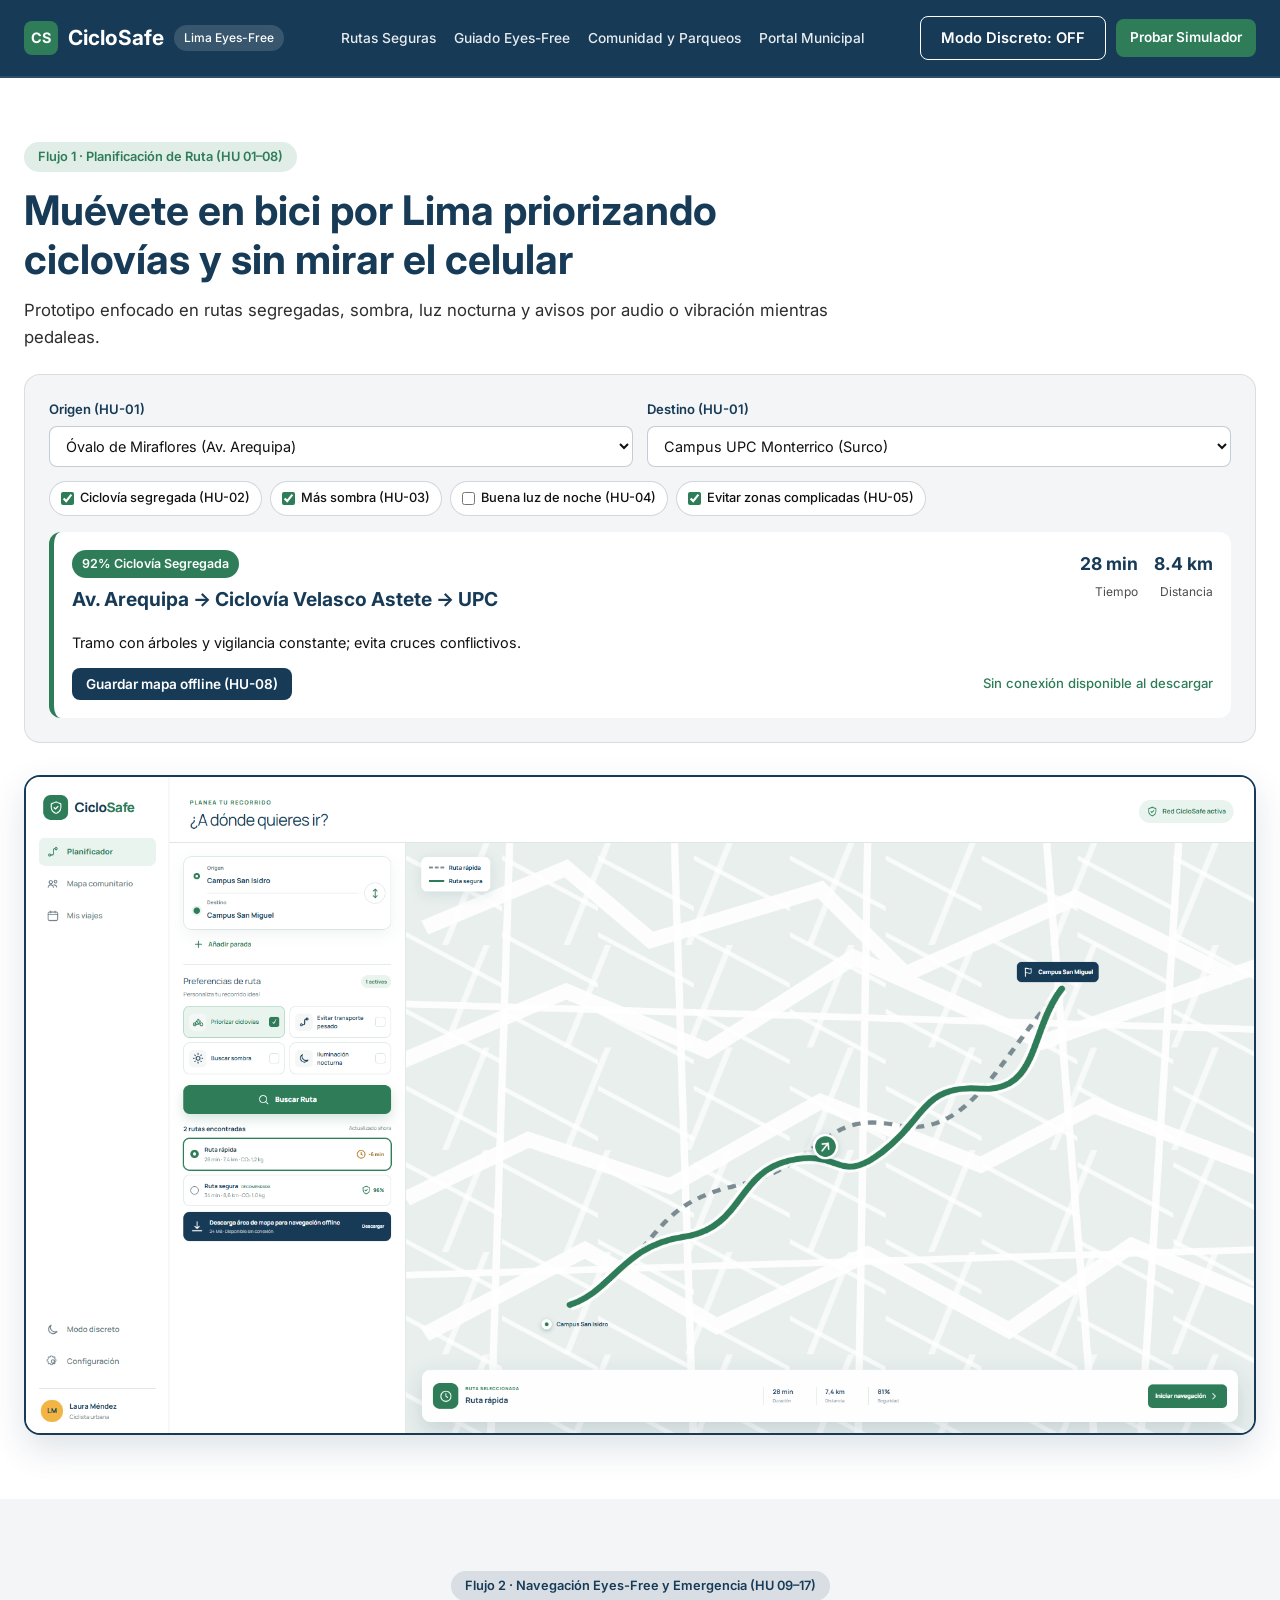
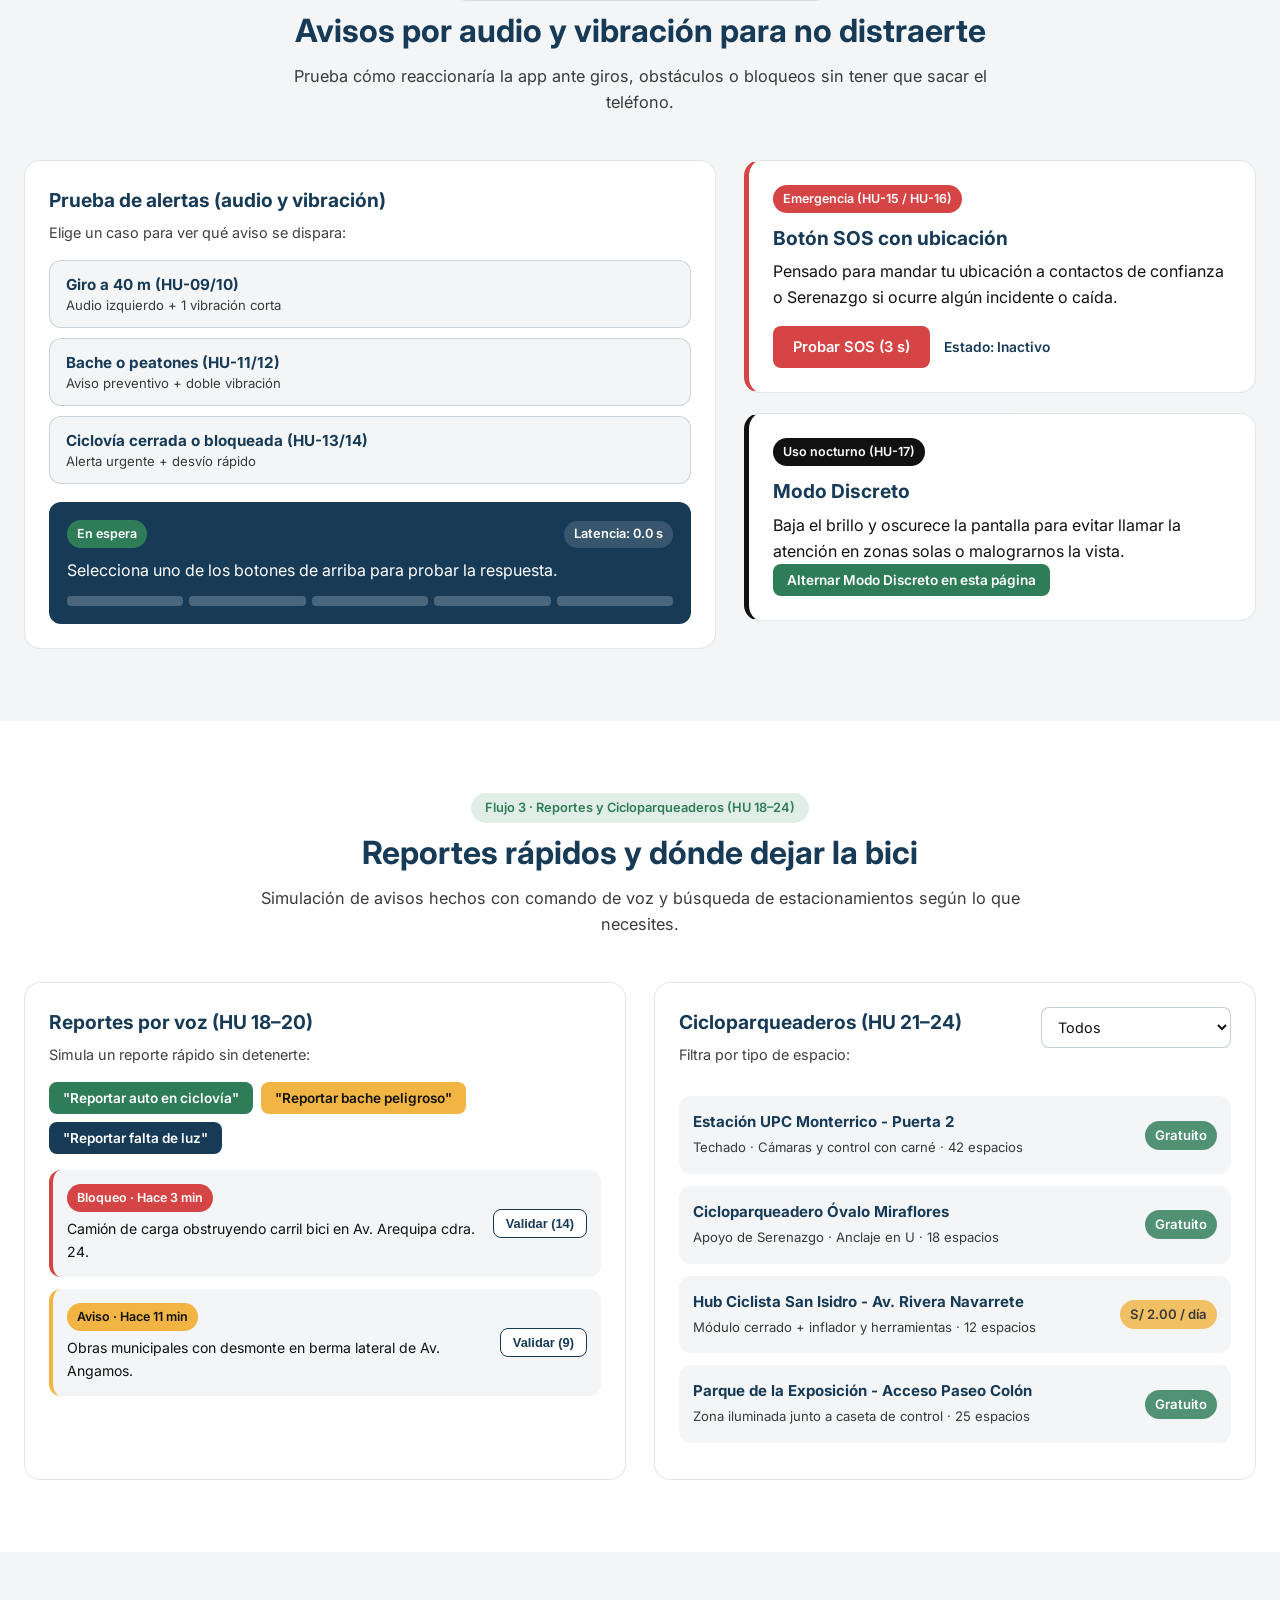
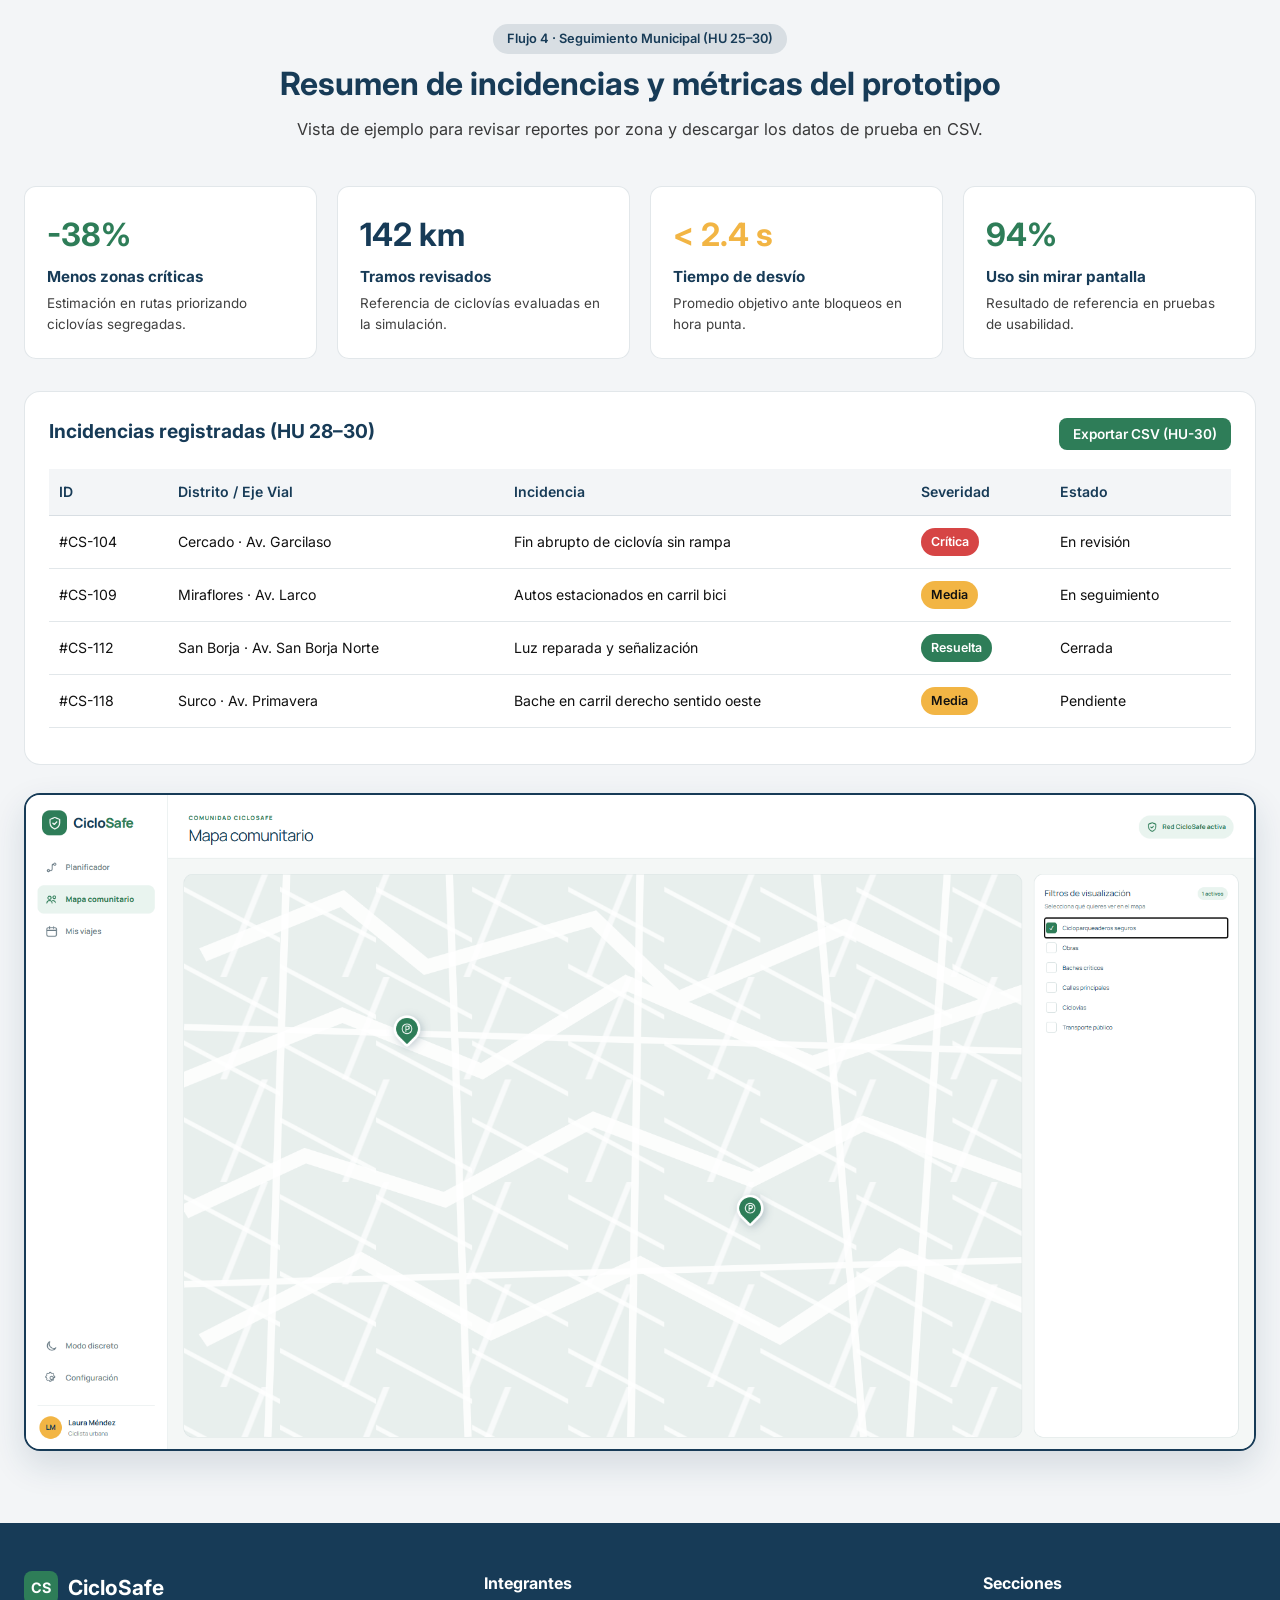
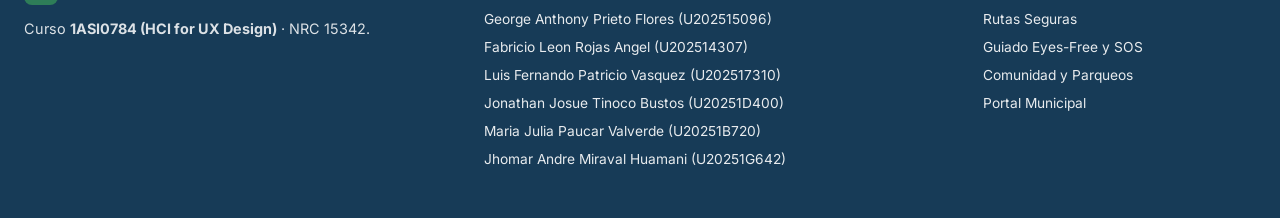
==== index.html @ 8ace209d "Create index.html" ====
<!DOCTYPE html>
<html lang="es">
<head>
  <meta charset="UTF-8" />
  <meta name="viewport" content="width=device-width, initial-scale=1.0" />
  <title>CicloSafe | Rutas seguras sin mirar la pantalla en Lima</title>
  <link rel="icon" href="../favicon.ico" type="image/x-icon" />
  <link rel="preconnect" href="https://fonts.googleapis.com" />
  <link rel="preconnect" href="https://fonts.gstatic.com" crossorigin />
  <link href="https://fonts.googleapis.com/css2?family=Inter:wght@400;500;600;700&display=swap" rel="stylesheet" />
  <link rel="stylesheet" href="../css/Styles.css" />
</head>
<body>

  <header class="navbar">
    <div class="container nav-content">
      <a href="#inicio" class="brand">
        <span class="brand-icon" aria-hidden="true">CS</span>
        <span>CicloSafe</span>
        <span class="brand-badge">Lima Eyes-Free</span>
      </a>

      <button id="navToggle" class="nav-toggle" type="button"
              aria-label="Abrir menú de navegación" aria-expanded="false"
              aria-controls="navLinks navActions">
        <span class="nav-toggle-bar" aria-hidden="true"></span>
        <span class="nav-toggle-bar" aria-hidden="true"></span>
        <span class="nav-toggle-bar" aria-hidden="true"></span>
      </button>

      <nav id="navLinks" class="nav-links" aria-label="Flujos principales">
        <a href="#flujo-rutas"> Rutas Seguras</a>
        <a href="#flujo-eyesfree"> Guiado Eyes-Free</a>
        <a href="#flujo-comunidad"> Comunidad y Parqueos</a>
        <a href="#flujo-municipal"> Portal Municipal</a>
      </nav>

      <div id="navActions" class="nav-actions">
        <button id="btnModoDiscreto" class="btn-outline-light" type="button" aria-pressed="false">
          Modo Discreto: OFF
        </button>
        <a href="#flujo-rutas" class="btn-primary btn-sm">Probar Simulador</a>
      </div>
    </div>
  </header>

  <main id="inicio">

    <section id="flujo-rutas" class="hero-section">
      <div class="container hero-grid">
        <div class="hero-copy">
          <span class="pill-tag pill-green">Flujo 1 · Planificación de Ruta (HU 01–08)</span>
          <h1>Muévete en bici por Lima priorizando ciclovías y sin mirar el celular</h1>
          <p class="hero-subtitle">
            Prototipo enfocado en rutas segregadas, sombra, luz nocturna y avisos por audio o vibración mientras pedaleas.
          </p>

          <div class="card planner-card">
            <div class="planner-inputs">
              <div class="form-group">
                <label for="selectOrigen">Origen (HU-01)</label>
                <select id="selectOrigen">
                  <option value="miraflores">Óvalo de Miraflores (Av. Arequipa)</option>
                  <option value="sanisidro">Parque El Olivar (San Isidro)</option>
                  <option value="pueblolibre">Plaza Bolívar (Pueblo Libre)</option>
                </select>
              </div>
              <div class="form-group">
                <label for="selectDestino">Destino (HU-01)</label>
                <select id="selectDestino">
                  <option value="upc">Campus UPC Monterrico (Surco)</option>
                  <option value="centro">Plaza San Martín (Cercado de Lima)</option>
                  <option value="sanborja">Pentagonito (San Borja)</option>
                </select>
              </div>
            </div>

            <div class="filter-bar" role="group" aria-label="Preferencias de ruta">
              <label class="chip-check">
                <input type="checkbox" id="chkSegregada" checked />
                <span>Ciclovía segregada (HU-02)</span>
              </label>
              <label class="chip-check">
                <input type="checkbox" id="chkSombra" checked />
                <span>Más sombra (HU-03)</span>
              </label>
              <label class="chip-check">
                <input type="checkbox" id="chkIluminacion" />
                <span>Buena luz de noche (HU-04)</span>
              </label>
              <label class="chip-check">
                <input type="checkbox" id="chkEvitarRiesgo" checked />
                <span>Evitar zonas complicadas (HU-05)</span>
              </label>
            </div>

            <div id="rutaResultado" class="route-result" aria-live="polite">
              <div class="route-header">
                <div>
                  <span class="badge badge-safe" id="rutaBadge">92% Ciclovía Segregada</span>
                  <h3 id="rutaTitulo">Av. Arequipa → Ciclovía Velasco Astete → UPC</h3>
                </div>
                <div class="route-metrics">
                  <div><strong id="rutaTiempo">28 min</strong><span>Tiempo</span></div>
                  <div><strong id="rutaDistancia">8.4 km</strong><span>Distancia</span></div>
                </div>
              </div>
              <p id="rutaDetalle" class="route-desc">
                Tramo con árboles y vigilancia constante; evita cruces conflictivos.
              </p>
              <div class="route-footer">
                <button id="btnDescargarOffline" class="btn-secondary btn-sm" type="button">
                  Guardar mapa offline (HU-08)
                </button>
                <span id="offlineStatus" class="status-text">Sin conexión disponible al descargar</span>
              </div>
            </div>
          </div>
        </div>

        <div class="hero-media">
          <div class="media-frame">
            <img
              src="../assets/images/hero-mockup-ciclosafe.png"
              alt="Vista del planificador de rutas de CicloSafe en Lima"
              width="1920" height="1026"
              decoding="async"
              tabindex="0" role="button" aria-label="Ampliar imagen: planificador de rutas de CicloSafe"
            />
          </div>
        </div>
      </div>
    </section>

    <section id="flujo-eyesfree" class="section-alt">
      <div class="container">
        <div class="section-header">
          <span class="pill-tag pill-blue">Flujo 2 · Navegación Eyes-Free y Emergencia (HU 09–17)</span>
          <h2>Avisos por audio y vibración para no distraerte</h2>
          <p>
            Prueba cómo reaccionaría la app ante giros, obstáculos o bloqueos sin tener que sacar el teléfono.
          </p>
        </div>

        <div class="eyesfree-grid">
          <div class="card">
            <h3>Prueba de alertas (audio y vibración)</h3>
            <p class="card-sub">Elige un caso para ver qué aviso se dispara:</p>

            <div class="sim-buttons">
              <button type="button" class="sim-btn sim-safe" data-evento="giro">
                <strong>Giro a 40 m (HU-09/10)</strong>
                <span>Audio izquierdo + 1 vibración corta</span>
              </button>

              <button type="button" class="sim-btn sim-warn" data-evento="bache">
                <strong>Bache o peatones (HU-11/12)</strong>
                <span>Aviso preventivo + doble vibración</span>
              </button>

              <button type="button" class="sim-btn sim-danger" data-evento="bloqueo">
                <strong>Ciclovía cerrada o bloqueada (HU-13/14)</strong>
                <span>Alerta urgente + desvío rápido</span>
              </button>
            </div>

            <div id="monitorEyesFree" class="monitor-box monitor-idle" aria-live="polite">
              <div class="monitor-top">
                <span id="monitorEstadoBadge" class="badge badge-safe">En espera</span>
                <span id="monitorTimer" class="timer-pill">Latencia: 0.0 s</span>
              </div>
              <p id="monitorMensaje">
                Selecciona uno de los botones de arriba para probar la respuesta.
              </p>
              <div id="hapticBar" class="haptic-visualizer" aria-hidden="true">
                <span></span><span></span><span></span><span></span><span></span>
              </div>
            </div>
          </div>

          <div class="stack-cards">
            <div class="card card-sos">
              <div class="card-badge-row">
                <span class="badge badge-danger">Emergencia (HU-15 / HU-16)</span>
              </div>
              <h3>Botón SOS con ubicación</h3>
              <p>
                Pensado para mandar tu ubicación a contactos de confianza o Serenazgo si ocurre algún incidente o caída.
              </p>
              <div class="sos-controls">
                <button id="btnSOS" class="btn-danger" type="button">Probar SOS (3 s)</button>
                <span id="sosFeedback" class="sos-status" aria-live="polite">Estado: Inactivo</span>
              </div>
            </div>

            <div class="card card-night">
              <div class="card-badge-row">
                <span class="badge badge-dark">Uso nocturno (HU-17)</span>
              </div>
              <h3>Modo Discreto</h3>
              <p>
                Baja el brillo y oscurece la pantalla para evitar llamar la atención en zonas solas o malograrnos la vista.
              </p>
              <button id="btnToggleNightCard" class="btn-primary btn-sm" type="button" aria-pressed="false">
                Alternar Modo Discreto en esta página
              </button>
            </div>
          </div>
        </div>
      </div>
    </section>

    <section id="flujo-comunidad" class="section-white">
      <div class="container">
        <div class="section-header">
          <span class="pill-tag pill-green">Flujo 3 · Reportes y Cicloparqueaderos (HU 18–24)</span>
          <h2>Reportes rápidos y dónde dejar la bici</h2>
          <p>
            Simulación de avisos hechos con comando de voz y búsqueda de estacionamientos según lo que necesites.
          </p>
        </div>

        <div class="community-grid">
          <div class="card">
            <h3>Reportes por voz (HU 18–20)</h3>
            <p class="card-sub">Simula un reporte rápido sin detenerte:</p>

            <div class="voice-actions">
              <button type="button" class="btn-primary btn-sm voice-cmd" data-tipo="danger" data-texto="Auto estacionado bloqueando ciclovía en Av. Salaverry cdra. 18">
                "Reportar auto en ciclovía"
              </button>
              <button type="button" class="btn-warning btn-sm voice-cmd" data-tipo="warn" data-texto="Bache profundo sin señalizar antes del cruce Av. Javier Prado">
                "Reportar bache peligroso"
              </button>
              <button type="button" class="btn-secondary btn-sm voice-cmd" data-tipo="warn" data-texto="Poste sin iluminación en tramo Av. Petit Thouars">
                "Reportar falta de luz"
              </button>
            </div>

            <div id="feedComunidad" class="feed-list" aria-live="polite">
              <article class="feed-item feed-danger">
                <div>
                  <span class="badge badge-danger">Bloqueo · Hace 3 min</span>
                  <p>Camión de carga obstruyendo carril bici en Av. Arequipa cdra. 24.</p>
                </div>
                <button type="button" class="btn-vote" data-votes="14">Validar (14)</button>
              </article>

              <article class="feed-item feed-warn">
                <div>
                  <span class="badge badge-warn">Aviso · Hace 11 min</span>
                  <p>Obras municipales con desmonte en berma lateral de Av. Angamos.</p>
                </div>
                <button type="button" class="btn-vote" data-votes="9">Validar (9)</button>
              </article>
            </div>
          </div>

          <div class="card">
            <div class="parking-header">
              <div>
                <h3>Cicloparqueaderos (HU 21–24)</h3>
                <p class="card-sub">Filtra por tipo de espacio:</p>
              </div>
              <select id="filtroParqueo" aria-label="Filtrar cicloparqueaderos">
                <option value="todos">Todos</option>
                <option value="vigilado">Con vigilancia</option>
                <option value="techado">Techado / Cerrado</option>
                <option value="gratuito">Gratuito</option>
              </select>
            </div>

            <div id="listaParqueos" class="parking-list" aria-live="polite">
              <div class="parking-item" data-categoria="vigilado techado">
                <div>
                  <strong>Estación UPC Monterrico - Puerta 2</strong>
                  <span>Techado · Cámaras y control con carné · 42 espacios</span>
                </div>
                <span class="badge badge-safe">Gratuito</span>
              </div>

              <div class="parking-item" data-categoria="vigilado">
                <div>
                  <strong>Cicloparqueadero Óvalo Miraflores</strong>
                  <span>Apoyo de Serenazgo · Anclaje en U · 18 espacios</span>
                </div>
                <span class="badge badge-safe">Gratuito</span>
              </div>

              <div class="parking-item" data-categoria="vigilado techado">
                <div>
                  <strong>Hub Ciclista San Isidro - Av. Rivera Navarrete</strong>
                  <span>Módulo cerrado + inflador y herramientas · 12 espacios</span>
                </div>
                <span class="badge badge-warn">S/ 2.00 / día</span>
              </div>

              <div class="parking-item" data-categoria="gratuito">
                <div>
                  <strong>Parque de la Exposición - Acceso Paseo Colón</strong>
                  <span>Zona iluminada junto a caseta de control · 25 espacios</span>
                </div>
                <span class="badge badge-safe">Gratuito</span>
              </div>
            </div>
            <p id="parqueoFeedback" class="status-text status-text-spaced" aria-live="polite"></p>
          </div>
        </div>
      </div>
    </section>

    <section id="flujo-municipal" class="section-alt">
      <div class="container">
        <div class="section-header">
          <span class="pill-tag pill-blue">Flujo 4 · Seguimiento Municipal (HU 25–30)</span>
          <h2>Resumen de incidencias y métricas del prototipo</h2>
          <p>
            Vista de ejemplo para revisar reportes por zona y descargar los datos de prueba en CSV.
          </p>
        </div>

        <div class="kpi-grid">
          <div class="kpi-card">
            <span class="kpi-value text-green">-38%</span>
            <strong>Menos zonas críticas</strong>
            <p>Estimación en rutas priorizando ciclovías segregadas.</p>
          </div>
          <div class="kpi-card">
            <span class="kpi-value text-blue">142 km</span>
            <strong>Tramos revisados</strong>
            <p>Referencia de ciclovías evaluadas en la simulación.</p>
          </div>
          <div class="kpi-card">
            <span class="kpi-value text-warn">&lt; 2.4 s</span>
            <strong>Tiempo de desvío</strong>
            <p>Promedio objetivo ante bloqueos en hora punta.</p>
          </div>
          <div class="kpi-card">
            <span class="kpi-value text-green">94%</span>
            <strong>Uso sin mirar pantalla</strong>
            <p>Resultado de referencia en pruebas de usabilidad.</p>
          </div>
        </div>

        <div class="municipal-grid">
          <div class="card">
            <div class="table-top">
              <h3>Incidencias registradas (HU 28–30)</h3>
              <button id="btnExportarCSV" class="btn-primary btn-sm" type="button">
                Exportar CSV (HU-30)
              </button>
            </div>

            <div class="table-wrapper">
              <table class="data-table">
                <thead>
                  <tr>
                    <th>ID</th>
                    <th>Distrito / Eje Vial</th>
                    <th>Incidencia</th>
                    <th>Severidad</th>
                    <th>Estado</th>
                  </tr>
                </thead>
                <tbody>
                  <tr>
                    <td>#CS-104</td>
                    <td>Cercado · Av. Garcilaso</td>
                    <td>Fin abrupto de ciclovía sin rampa</td>
                    <td><span class="badge badge-danger">Crítica</span></td>
                    <td>En revisión</td>
                  </tr>
                  <tr>
                    <td>#CS-109</td>
                    <td>Miraflores · Av. Larco</td>
                    <td>Autos estacionados en carril bici</td>
                    <td><span class="badge badge-warn">Media</span></td>
                    <td>En seguimiento</td>
                  </tr>
                  <tr>
                    <td>#CS-112</td>
                    <td>San Borja · Av. San Borja Norte</td>
                    <td>Luz reparada y señalización</td>
                    <td><span class="badge badge-safe">Resuelta</span></td>
                    <td>Cerrada</td>
                  </tr>
                  <tr>
                    <td>#CS-118</td>
                    <td>Surco · Av. Primavera</td>
                    <td>Bache en carril derecho sentido oeste</td>
                    <td><span class="badge badge-warn">Media</span></td>
                    <td>Pendiente</td>
                  </tr>
                </tbody>
              </table>
            </div>
            <p id="exportFeedback" class="status-text status-text-spaced" aria-live="polite"></p>
          </div>

          <div class="media-frame">
            <img
              src="../assets/images/dashboard-municipal.png"
              alt="Vista del panel de mapa comunitario y parqueos en CicloSafe"
              width="1918" height="1021"
              loading="lazy" decoding="async"
              tabindex="0" role="button" aria-label="Ampliar imagen: panel de mapa comunitario y parqueos"
            />
          </div>
        </div>
      </div>
    </section>

  </main>

  <footer class="footer">
    <div class="container footer-grid">
      <div>
        <div class="brand brand-footer">
          <span class="brand-icon">CS</span>
          <span>CicloSafe</span>
        </div>
        <p class="footer-desc">
          Curso <strong>1ASI0784 (HCI for UX Design)</strong> · NRC 15342.
        </p>
      </div>

      <div>
        <h4>Integrantes</h4>
        <ul class="team-list">
          <li>George Anthony Prieto Flores (U202515096)</li>
          <li>Fabricio Leon Rojas Angel (U202514307)</li>
          <li>Luis Fernando Patricio Vasquez (U202517310)</li>
          <li>Jonathan Josue Tinoco Bustos (U20251D400)</li>
          <li>Maria Julia Paucar Valverde (U20251B720)</li>
          <li>Jhomar Andre Miraval Huamani (U20251G642)</li>
        </ul>
      </div>

      <div>
        <h4>Secciones</h4>
        <ul class="footer-links">
          <li><a href="#flujo-rutas">Rutas Seguras</a></li>
          <li><a href="#flujo-eyesfree">Guiado Eyes-Free y SOS</a></li>
          <li><a href="#flujo-comunidad">Comunidad y Parqueos</a></li>
          <li><a href="#flujo-municipal">Portal Municipal</a></li>
        </ul>
      </div>
    </div>
  </footer>

  <script src="../js/main.js"></script>
</body>
</html>
---- css/Styles.css ----
:root {
  --color-verde-seguridad: #2E7D58;
  --color-azul-principal: #173B57;
  --color-amarillo-preventivo: #F2B544;
  --color-rojo-alerta: #D64545;
  --color-blanco: #FFFFFF;
  --color-gris-claro: #F3F5F7;
  --color-negro: #111111;

  --font-principal: 'Inter', sans-serif;
  --max-width: 1320px;
  --radius-lg: 16px;
  --radius-md: 12px;
  --radius-sm: 8px;
}

* {
  margin: 0;
  padding: 0;
  box-sizing: border-box;
}

html {
  scroll-behavior: smooth;
  font-family: var(--font-principal);
  color: var(--color-negro);
  background-color: var(--color-blanco);
}

body {
  line-height: 1.6;
  transition: background-color 0.25s ease, color 0.25s ease;
}

.container {
  width: 100%;
  max-width: var(--max-width);
  margin: 0 auto;
  padding: 0 24px;
}

.navbar {
  background-color: var(--color-azul-principal);
  color: var(--color-blanco);
  padding: 16px 0;
  position: sticky;
  top: 0;
  z-index: 100;
  border-bottom: 2px solid rgba(255, 255, 255, 0.1);
}

.nav-content {
  display: flex;
  justify-content: space-between;
  align-items: center;
  gap: 16px;
}

.brand {
  font-weight: 700;
  font-size: 1.3rem;
  color: var(--color-blanco);
  text-decoration: none;
  display: flex;
  align-items: center;
  gap: 10px;
  white-space: nowrap;
}

.brand-icon {
  background-color: var(--color-verde-seguridad);
  color: var(--color-blanco);
  width: 34px;
  height: 34px;
  border-radius: var(--radius-sm);
  display: inline-flex;
  align-items: center;
  justify-content: center;
  font-weight: 700;
  font-size: 0.9rem;
}

.brand-badge {
  background-color: rgba(255, 255, 255, 0.14);
  padding: 3px 10px;
  border-radius: 999px;
  font-size: 0.75rem;
  font-weight: 500;
  white-space: nowrap;
}

.nav-links {
  display: flex;
  gap: 18px;
}

.nav-links a {
  color: var(--color-blanco);
  text-decoration: none;
  font-size: 0.86rem;
  font-weight: 500;
  opacity: 0.9;
  white-space: nowrap;
}

.nav-links a:hover {
  opacity: 1;
  text-decoration: underline;
  text-underline-offset: 6px;
}

.nav-actions {
  display: flex;
  align-items: center;
  gap: 10px;
}

.btn-primary,
.btn-secondary,
.btn-warning,
.btn-danger,
.btn-outline-light {
  display: inline-flex;
  align-items: center;
  justify-content: center;
  padding: 12px 20px;
  border-radius: var(--radius-sm);
  font-family: var(--font-principal);
  font-weight: 600;
  font-size: 0.92rem;
  text-decoration: none;
  border: none;
  cursor: pointer;
  white-space: nowrap;
  transition: transform 0.15s ease, opacity 0.15s ease;
}

.btn-primary:hover,
.btn-secondary:hover,
.btn-warning:hover,
.btn-danger:hover,
.btn-outline-light:hover {
  opacity: 0.92;
  transform: translateY(-1px);
}

.btn-sm {
  padding: 8px 14px;
  font-size: 0.85rem;
}

.btn-primary {
  background-color: var(--color-verde-seguridad);
  color: var(--color-blanco);
}

.btn-secondary {
  background-color: var(--color-azul-principal);
  color: var(--color-blanco);
}

.btn-warning {
  background-color: var(--color-amarillo-preventivo);
  color: var(--color-negro);
}

.btn-danger {
  background-color: var(--color-rojo-alerta);
  color: var(--color-blanco);
}

.btn-outline-light {
  background-color: transparent;
  color: var(--color-blanco);
  border: 1.5px solid var(--color-blanco);
}

.badge {
  display: inline-block;
  padding: 4px 10px;
  border-radius: 999px;
  font-size: 0.78rem;
  font-weight: 600;
}

.badge-safe {
  background-color: var(--color-verde-seguridad);
  color: var(--color-blanco);
}

.badge-warn {
  background-color: var(--color-amarillo-preventivo);
  color: var(--color-negro);
}

.badge-danger {
  background-color: var(--color-rojo-alerta);
  color: var(--color-blanco);
}

.badge-dark {
  background-color: var(--color-negro);
  color: var(--color-blanco);
}

.hero-section {
  padding: 64px 0;
  background-color: var(--color-blanco);
}

.section-alt {
  padding: 72px 0;
  background-color: var(--color-gris-claro);
}

.section-white {
  padding: 72px 0;
  background-color: var(--color-blanco);
}

.section-header {
  max-width: 760px;
  margin: 0 auto 44px auto;
  text-align: center;
}

.section-header h2 {
  color: var(--color-azul-principal);
  font-size: 2rem;
  font-weight: 700;
  margin: 10px 0 12px 0;
  line-height: 1.25;
}

.section-header p {
  color: var(--color-negro);
  opacity: 0.82;
  font-size: 1.02rem;
}

.pill-tag {
  display: inline-block;
  padding: 5px 14px;
  border-radius: 999px;
  font-size: 0.8rem;
  font-weight: 600;
}

.pill-green {
  background-color: rgba(46, 125, 88, 0.14);
  color: var(--color-verde-seguridad);
}

.pill-blue {
  background-color: rgba(23, 59, 87, 0.12);
  color: var(--color-azul-principal);
}

.hero-grid {
  display: grid;
  grid-template-columns: 1fr;
  gap: 32px;
}

.hero-copy h1 {
  color: var(--color-azul-principal);
  font-size: 2.55rem;
  font-weight: 700;
  line-height: 1.18;
  margin: 14px 0;
  max-width: 820px;
}

.hero-subtitle {
  font-size: 1.05rem;
  margin-bottom: 24px;
  opacity: 0.88;
  max-width: 820px;
}

.card {
  background-color: var(--color-blanco);
  border: 1px solid rgba(23, 59, 87, 0.12);
  border-radius: var(--radius-lg);
  padding: 24px;
}

.planner-card {
  background-color: var(--color-gris-claro);
}

.planner-inputs {
  display: grid;
  grid-template-columns: 1fr 1fr;
  gap: 14px;
  margin-bottom: 14px;
}

.form-group label {
  display: block;
  font-size: 0.82rem;
  font-weight: 600;
  color: var(--color-azul-principal);
  margin-bottom: 6px;
}

.form-group select,
.parking-header select {
  width: 100%;
  padding: 10px 12px;
  border-radius: var(--radius-sm);
  border: 1.5px solid rgba(23, 59, 87, 0.25);
  background-color: var(--color-blanco);
  font-family: var(--font-principal);
  font-size: 0.9rem;
  color: var(--color-negro);
}

.filter-bar {
  display: flex;
  flex-wrap: wrap;
  gap: 8px;
  margin-bottom: 16px;
}

.chip-check {
  display: inline-flex;
  align-items: center;
  gap: 6px;
  background-color: var(--color-blanco);
  border: 1px solid rgba(23, 59, 87, 0.2);
  padding: 6px 11px;
  border-radius: 999px;
  font-size: 0.8rem;
  font-weight: 500;
  cursor: pointer;
}

.chip-check input {
  accent-color: var(--color-verde-seguridad);
}

.route-result {
  background-color: var(--color-blanco);
  border-left: 5px solid var(--color-verde-seguridad);
  border-radius: var(--radius-md);
  padding: 18px;
}

.route-header {
  display: flex;
  justify-content: space-between;
  align-items: flex-start;
  gap: 12px;
  margin-bottom: 10px;
}

.route-header h3 {
  color: var(--color-azul-principal);
  font-size: 1.05rem;
  margin-top: 6px;
}

.route-metrics {
  display: flex;
  gap: 16px;
  text-align: right;
}

.route-metrics strong {
  display: block;
  color: var(--color-azul-principal);
  font-size: 1.1rem;
}

.route-metrics span {
  font-size: 0.75rem;
  opacity: 0.75;
}

.route-desc {
  font-size: 0.9rem;
  margin-bottom: 14px;
}

.route-footer {
  display: flex;
  align-items: center;
  justify-content: space-between;
  gap: 12px;
  flex-wrap: wrap;
}

.status-text {
  font-size: 0.82rem;
  font-weight: 500;
  color: var(--color-verde-seguridad);
}

.media-frame img {
  width: 100%;
  max-width: 100%;
  height: auto;
  border-radius: var(--radius-lg);
  display: block;
  border: 2px solid var(--color-azul-principal);
  box-shadow: 0 14px 34px rgba(23, 59, 87, 0.14);
  cursor: zoom-in;
  transition: transform 0.2s ease;
}

.media-frame img:hover {
  transform: scale(1.005);
}

.image-placeholder {
  background-color: var(--color-gris-claro);
  border: 2px dashed var(--color-azul-principal);
  border-radius: var(--radius-lg);
  min-height: 380px;
  padding: 32px;
  flex-direction: column;
  align-items: center;
  justify-content: center;
  text-align: center;
  gap: 12px;
}

.placeholder-badge {
  background-color: var(--color-azul-principal);
  color: var(--color-blanco);
  padding: 4px 12px;
  border-radius: 6px;
  font-size: 0.78rem;
  font-weight: 600;
}

.eyesfree-grid {
  display: grid;
  grid-template-columns: 1.15fr 0.85fr;
  gap: 28px;
}

.card h3 {
  color: var(--color-azul-principal);
  font-size: 1.2rem;
  margin-bottom: 6px;
}

.card-sub {
  font-size: 0.9rem;
  opacity: 0.8;
  margin-bottom: 16px;
}

.sim-buttons {
  display: flex;
  flex-direction: column;
  gap: 10px;
  margin-bottom: 18px;
}

.sim-btn {
  text-align: left;
  padding: 14px 16px;
  border-radius: var(--radius-md);
  border: 1.5px solid rgba(23, 59, 87, 0.18);
  background-color: var(--color-gris-claro);
  font-family: var(--font-principal);
  cursor: pointer;
  display: flex;
  flex-direction: column;
  gap: 3px;
}

.sim-btn strong {
  color: var(--color-azul-principal);
  font-size: 0.95rem;
}

.sim-btn span {
  font-size: 0.82rem;
  color: var(--color-negro);
  opacity: 0.82;
}

.sim-safe:hover {
  border-color: var(--color-verde-seguridad);
}

.sim-warn:hover {
  border-color: var(--color-amarillo-preventivo);
}

.sim-danger:hover {
  border-color: var(--color-rojo-alerta);
}

.monitor-box {
  padding: 18px;
  border-radius: var(--radius-md);
  background-color: var(--color-azul-principal);
  color: var(--color-blanco);
}

.monitor-top {
  display: flex;
  justify-content: space-between;
  align-items: center;
  margin-bottom: 10px;
}

.timer-pill {
  font-size: 0.8rem;
  font-weight: 600;
  background-color: rgba(255, 255, 255, 0.14);
  padding: 3px 10px;
  border-radius: 999px;
}

.haptic-visualizer {
  display: flex;
  gap: 6px;
  margin-top: 12px;
  height: 10px;
}

.haptic-visualizer span {
  flex: 1;
  background-color: rgba(255, 255, 255, 0.22);
  border-radius: 4px;
  transition: background-color 0.2s ease;
}

.haptic-active span {
  background-color: var(--color-amarillo-preventivo);
}

.stack-cards {
  display: flex;
  flex-direction: column;
  gap: 20px;
}

.card-sos {
  border-left: 5px solid var(--color-rojo-alerta);
}

.card-night {
  border-left: 5px solid var(--color-negro);
}

.card-badge-row {
  margin-bottom: 10px;
}

.sos-controls {
  margin-top: 16px;
  display: flex;
  align-items: center;
  gap: 14px;
  flex-wrap: wrap;
}

.sos-status {
  font-size: 0.86rem;
  font-weight: 600;
  color: var(--color-azul-principal);
}

.community-grid {
  display: grid;
  grid-template-columns: 1fr 1fr;
  gap: 28px;
}

.voice-actions {
  display: flex;
  flex-wrap: wrap;
  gap: 8px;
  margin-bottom: 16px;
}

.feed-list,
.parking-list {
  display: flex;
  flex-direction: column;
  gap: 12px;
}

.feed-item {
  display: flex;
  justify-content: space-between;
  align-items: center;
  gap: 12px;
  padding: 14px;
  border-radius: var(--radius-md);
  background-color: var(--color-gris-claro);
}

.feed-danger {
  border-left: 4px solid var(--color-rojo-alerta);
}

.feed-warn {
  border-left: 4px solid var(--color-amarillo-preventivo);
}

.feed-item p {
  font-size: 0.88rem;
  margin-top: 6px;
}

.btn-vote {
  background-color: var(--color-blanco);
  border: 1.5px solid var(--color-azul-principal);
  color: var(--color-azul-principal);
  padding: 6px 12px;
  border-radius: var(--radius-sm);
  font-weight: 600;
  font-size: 0.8rem;
  cursor: pointer;
  white-space: nowrap;
}

.parking-header {
  display: flex;
  justify-content: space-between;
  align-items: flex-start;
  gap: 12px;
  margin-bottom: 14px;
}

.parking-header select {
  max-width: 190px;
}

.parking-item {
  display: flex;
  justify-content: space-between;
  align-items: center;
  gap: 12px;
  padding: 14px;
  border-radius: var(--radius-md);
  background-color: var(--color-gris-claro);
}

.parking-item strong {
  display: block;
  color: var(--color-azul-principal);
  font-size: 0.94rem;
}

.parking-item span {
  font-size: 0.82rem;
  opacity: 0.82;
}

.kpi-grid {
  display: grid;
  grid-template-columns: repeat(4, 1fr);
  gap: 20px;
  margin-bottom: 32px;
}

.kpi-card {
  background-color: var(--color-blanco);
  border-radius: var(--radius-md);
  padding: 22px;
  border: 1px solid rgba(23, 59, 87, 0.12);
}

.kpi-value {
  display: block;
  font-size: 2rem;
  font-weight: 700;
  margin-bottom: 4px;
}

.text-green {
  color: var(--color-verde-seguridad);
}

.text-blue {
  color: var(--color-azul-principal);
}

.text-warn {
  color: var(--color-amarillo-preventivo);
}

.kpi-card strong {
  display: block;
  color: var(--color-azul-principal);
  font-size: 0.95rem;
  margin-bottom: 4px;
}

.kpi-card p {
  font-size: 0.84rem;
  opacity: 0.8;
}

.municipal-grid {
  display: grid;
  grid-template-columns: 1fr;
  gap: 28px;
}

.table-top {
  display: flex;
  justify-content: space-between;
  align-items: center;
  gap: 12px;
  margin-bottom: 16px;
}

.table-wrapper {
  overflow-x: auto;
}

.data-table {
  width: 100%;
  border-collapse: collapse;
  font-size: 0.88rem;
}

.data-table th,
.data-table td {
  text-align: left;
  padding: 12px 10px;
  border-bottom: 1px solid rgba(23, 59, 87, 0.12);
}

.data-table th {
  color: var(--color-azul-principal);
  font-weight: 600;
  background-color: var(--color-gris-claro);
}

.footer {
  background-color: var(--color-azul-principal);
  color: var(--color-blanco);
  padding: 48px 0;
}

.footer-grid {
  display: grid;
  grid-template-columns: 1.1fr 1.2fr 0.7fr;
  gap: 32px;
}

.footer h4 {
  font-size: 1rem;
  margin-bottom: 12px;
}

.footer-desc {
  font-size: 0.9rem;
  opacity: 0.85;
}

.team-list,
.footer-links {
  list-style: none;
  display: flex;
  flex-direction: column;
  gap: 6px;
  font-size: 0.86rem;
  opacity: 0.9;
}

.footer-links a {
  color: var(--color-blanco);
  text-decoration: none;
}

.footer-links a:hover {
  text-decoration: underline;
}

body.modo-discreto {
  background-color: var(--color-negro);
  color: var(--color-blanco);
}

body.modo-discreto .hero-section,
body.modo-discreto .section-white,
body.modo-discreto .section-alt,
body.modo-discreto .card,
body.modo-discreto .kpi-card,
body.modo-discreto .route-result,
body.modo-discreto .feed-item,
body.modo-discreto .parking-item,
body.modo-discreto .chip-check,
body.modo-discreto .sim-btn,
body.modo-discreto .image-placeholder {
  background-color: var(--color-negro);
  color: var(--color-blanco);
  border-color: rgba(255, 255, 255, 0.22);
}

body.modo-discreto h1,
body.modo-discreto h2,
body.modo-discreto h3,
body.modo-discreto strong,
body.modo-discreto label,
body.modo-discreto .sim-btn span,
body.modo-discreto .data-table th {
  color: var(--color-blanco);
}

body.modo-discreto .data-table th {
  background-color: rgba(255, 255, 255, 0.08);
}

.lightbox-overlay {
  position: fixed;
  inset: 0;
  background-color: rgba(17, 17, 17, 0.9);
  display: none;
  align-items: center;
  justify-content: center;
  padding: 24px;
  z-index: 999;
  cursor: zoom-out;
}

.lightbox-overlay.active {
  display: flex;
}


.lightbox-close {
  position: absolute;
  top: 18px;
  right: 22px;
  padding: 10px 14px;
  border: 2px solid #fff;
  border-radius: 8px;
  background: #183247;
  color: #fff;
  font: inherit;
  font-weight: 700;
  cursor: pointer;
}

.lightbox-close:hover {
  background: #254b67;
}

.lightbox-overlay img {
  max-width: 95vw;
  max-height: 92vh;
  border-radius: 12px;
  border: 2px solid var(--color-blanco);
}
/* =====================================================================
   RESPONSIVE (agregado al final: no altera el diseño de escritorio)
   Desktop  : > 1024px  (sin cambios)
   Tablet   : 768px – 1024px
   Móvil    : hasta 767px
   ===================================================================== */

/* Imágenes siempre fluidas */
img {
  max-width: 100%;
  height: auto;
}

/* Elementos nuevos: ocultos en escritorio */
.nav-toggle {
  display: none;
}

.status-text-spaced {
  margin-top: 12px;
}

.brand-footer {
  margin-bottom: 12px;
}

/* Evita que textos largos fuercen scroll horizontal */
.card,
.route-result,
.feed-item,
.parking-item,
.kpi-card {
  min-width: 0;
  overflow-wrap: anywhere;
}

/* Pantallas anchas pero justas: el menú aún cabe en una fila */
@media (max-width: 1180px) and (min-width: 1025px) {
  .nav-links {
    gap: 12px;
  }

  .nav-links a {
    font-size: 0.8rem;
  }

  .brand-badge {
    display: none;
  }
}

/* ---------------------------------------------------------------
   TABLET: 768px – 1024px
   --------------------------------------------------------------- */
@media (max-width: 1024px) {
  .container {
    padding: 0 20px;
  }

  /* Menú colapsable (hamburguesa) */
  .nav-content {
    flex-wrap: wrap;
  }

  .nav-toggle {
    display: inline-flex;
    flex-direction: column;
    align-items: center;
    justify-content: center;
    gap: 5px;
    width: 44px;
    height: 44px;
    margin-left: auto;
    background: transparent;
    border: 1.5px solid rgba(255, 255, 255, 0.5);
    border-radius: var(--radius-sm);
    cursor: pointer;
  }

  .nav-toggle:focus-visible {
    outline: 3px solid var(--color-amarillo-preventivo);
    outline-offset: 2px;
  }

  .nav-toggle-bar {
    display: block;
    width: 22px;
    height: 2px;
    background-color: var(--color-blanco);
    border-radius: 2px;
    transition: transform 0.2s ease, opacity 0.2s ease;
  }

  .navbar.nav-open .nav-toggle-bar:nth-child(1) {
    transform: translateY(7px) rotate(45deg);
  }

  .navbar.nav-open .nav-toggle-bar:nth-child(2) {
    opacity: 0;
  }

  .navbar.nav-open .nav-toggle-bar:nth-child(3) {
    transform: translateY(-7px) rotate(-45deg);
  }

  .nav-links,
  .nav-actions {
    display: none;
    width: 100%;
  }

  .navbar.nav-open .nav-links {
    display: flex;
    flex-direction: column;
    gap: 0;
    padding-top: 8px;
    border-top: 1px solid rgba(255, 255, 255, 0.15);
  }

  .navbar.nav-open .nav-links a {
    padding: 14px 4px;
    font-size: 1rem;
    border-bottom: 1px solid rgba(255, 255, 255, 0.1);
    white-space: normal;
  }

  .navbar.nav-open .nav-actions {
    display: flex;
    flex-wrap: wrap;
    gap: 10px;
    padding: 12px 0 4px;
  }

  .navbar.nav-open .nav-actions .btn-outline-light,
  .navbar.nav-open .nav-actions .btn-primary {
    flex: 1 1 200px;
    min-height: 44px;
  }

  /* Secciones */
  .hero-section {
    padding: 48px 0;
  }

  .section-alt,
  .section-white {
    padding: 56px 0;
  }

  .section-header {
    margin-bottom: 32px;
  }

  .section-header h2 {
    font-size: 1.75rem;
  }

  .hero-copy h1 {
    font-size: 2.1rem;
  }

  /* Rejillas: dos columnas -> una, KPIs 2x2 */
  .eyesfree-grid,
  .community-grid {
    grid-template-columns: 1fr;
    gap: 24px;
  }

  .kpi-grid {
    grid-template-columns: repeat(2, 1fr);
    gap: 16px;
  }

  .footer-grid {
    grid-template-columns: 1fr 1fr;
    gap: 28px;
  }

  .footer-grid > div:first-child {
    grid-column: 1 / -1;
  }

  /* Zonas táctiles cómodas (mínimo ~44px) */
  .btn-primary,
  .btn-secondary,
  .btn-warning,
  .btn-danger,
  .btn-outline-light {
    min-height: 44px;
  }

  .btn-sm {
    min-height: 44px;
    padding: 10px 16px;
  }

  .btn-vote {
    min-height: 44px;
    padding: 8px 14px;
  }

  .chip-check {
    min-height: 44px;
    padding: 8px 14px;
  }

  .chip-check input {
    width: 20px;
    height: 20px;
  }

  .form-group select,
  .parking-header select {
    min-height: 44px;
  }

  .sim-btn {
    min-height: 56px;
  }

  .media-frame img:hover {
    transform: none;
  }
}


@media (max-width: 767px) {
  .container {
    padding: 0 16px;
  }

  .navbar {
    padding: 12px 0;
  }

  .brand {
    font-size: 1.15rem;
  }

  .brand-badge {
    display: none;
  }

  .navbar.nav-open .nav-actions {
    flex-direction: column;
  }

  .navbar.nav-open .nav-actions .btn-outline-light,
  .navbar.nav-open .nav-actions .btn-primary {
    flex: none;
    width: 100%;
  }


  .hero-section {
    padding: 32px 0;
  }

  .section-alt,
  .section-white {
    padding: 40px 0;
  }

  .hero-grid {
    gap: 24px;
  }

  .hero-copy h1 {
    font-size: 1.65rem;
    line-height: 1.22;
  }

  .hero-subtitle {
    font-size: 0.98rem;
    margin-bottom: 20px;
  }

  .section-header {
    margin-bottom: 24px;
  }

  .section-header h2 {
    font-size: 1.4rem;
  }

  .section-header p {
    font-size: 0.95rem;
  }

  .pill-tag {
    font-size: 0.74rem;
    padding: 5px 12px;
    line-height: 1.35;
  }

  .card {
    padding: 18px;
  }

  .card h3 {
    font-size: 1.08rem;
  }

  /* Planificador */
  .planner-inputs {
    grid-template-columns: 1fr;
  }

  .filter-bar {
    flex-direction: column;
    align-items: stretch;
  }

  .chip-check {
    width: 100%;
    border-radius: var(--radius-md);
    font-size: 0.88rem;
  }


  .route-result {
    padding: 14px;
  }

  .route-header {
    flex-direction: column;
    gap: 10px;
  }

  .route-metrics {
    text-align: left;
    gap: 24px;
  }

  .route-footer {
    flex-direction: column;
    align-items: stretch;
  }

  .route-footer .btn-secondary {
    width: 100%;
  }


  .btn-primary,
  .btn-secondary,
  .btn-warning,
  .btn-danger,
  .btn-outline-light {
    white-space: normal;
    text-align: center;
    line-height: 1.3;
  }


  .monitor-box {
    padding: 14px;
  }

  .monitor-top {
    flex-wrap: wrap;
    gap: 8px;
  }

  .sos-controls {
    flex-direction: column;
    align-items: stretch;
  }

  .sos-controls .btn-danger {
    width: 100%;
  }

  .card-night .btn-primary {
    width: 100%;
  }


  .voice-actions {
    flex-direction: column;
  }

  .voice-actions .btn-sm {
    width: 100%;
  }

  .feed-item {
    flex-direction: column;
    align-items: stretch;
  }

  .feed-item .btn-vote {
    width: 100%;
  }

  .parking-header {
    flex-direction: column;
    align-items: stretch;
  }

  .parking-header select {
    max-width: 100%;
  }

  .parking-item {
    flex-direction: column;
    align-items: flex-start;
  }


  .kpi-grid {
    grid-template-columns: 1fr;
    gap: 12px;
  }

  .kpi-card {
    padding: 18px;
  }

  .kpi-value {
    font-size: 1.7rem;
  }

  .table-top {
    flex-direction: column;
    align-items: stretch;
  }

  .table-top .btn-primary {
    width: 100%;
  }

  .table-wrapper {
    -webkit-overflow-scrolling: touch;
  }

  .data-table {
    min-width: 560px;
    font-size: 0.82rem;
  }

  .data-table th,
  .data-table td {
    padding: 10px 8px;
  }

  /* Footer */
  .footer {
    padding: 36px 0;
  }

  .footer-grid {
    grid-template-columns: 1fr;
    gap: 24px;
  }

  .lightbox-overlay {
    padding: 12px;
  }
}


@media (max-width: 360px) {
  .hero-copy h1 {
    font-size: 1.45rem;
  }

  .section-header h2 {
    font-size: 1.25rem;
  }

  .container {
    padding: 0 12px;
  }
}


@media (prefers-reduced-motion: reduce) {
  html {
    scroll-behavior: auto;
  }

  .nav-toggle-bar,
  body {
    transition: none;
  }
}
/* Accesibilidad: indicador de foco consistente para controles interactivos */
:where(a, button, input, select, textarea, summary, [tabindex]:not([tabindex="-1"])):focus-visible {
  outline: 3px solid #F4C542;
  outline-offset: 3px;
  box-shadow: 0 0 0 2px rgba(15, 35, 55, 0.85);
}

/* Las imágenes ampliables indican que pueden abrirse */
.media-frame img[role="button"] {
  cursor: zoom-in;
}

.lightbox-overlay:focus-visible {
  outline: 3px solid #F4C542;
  outline-offset: -5px;
}
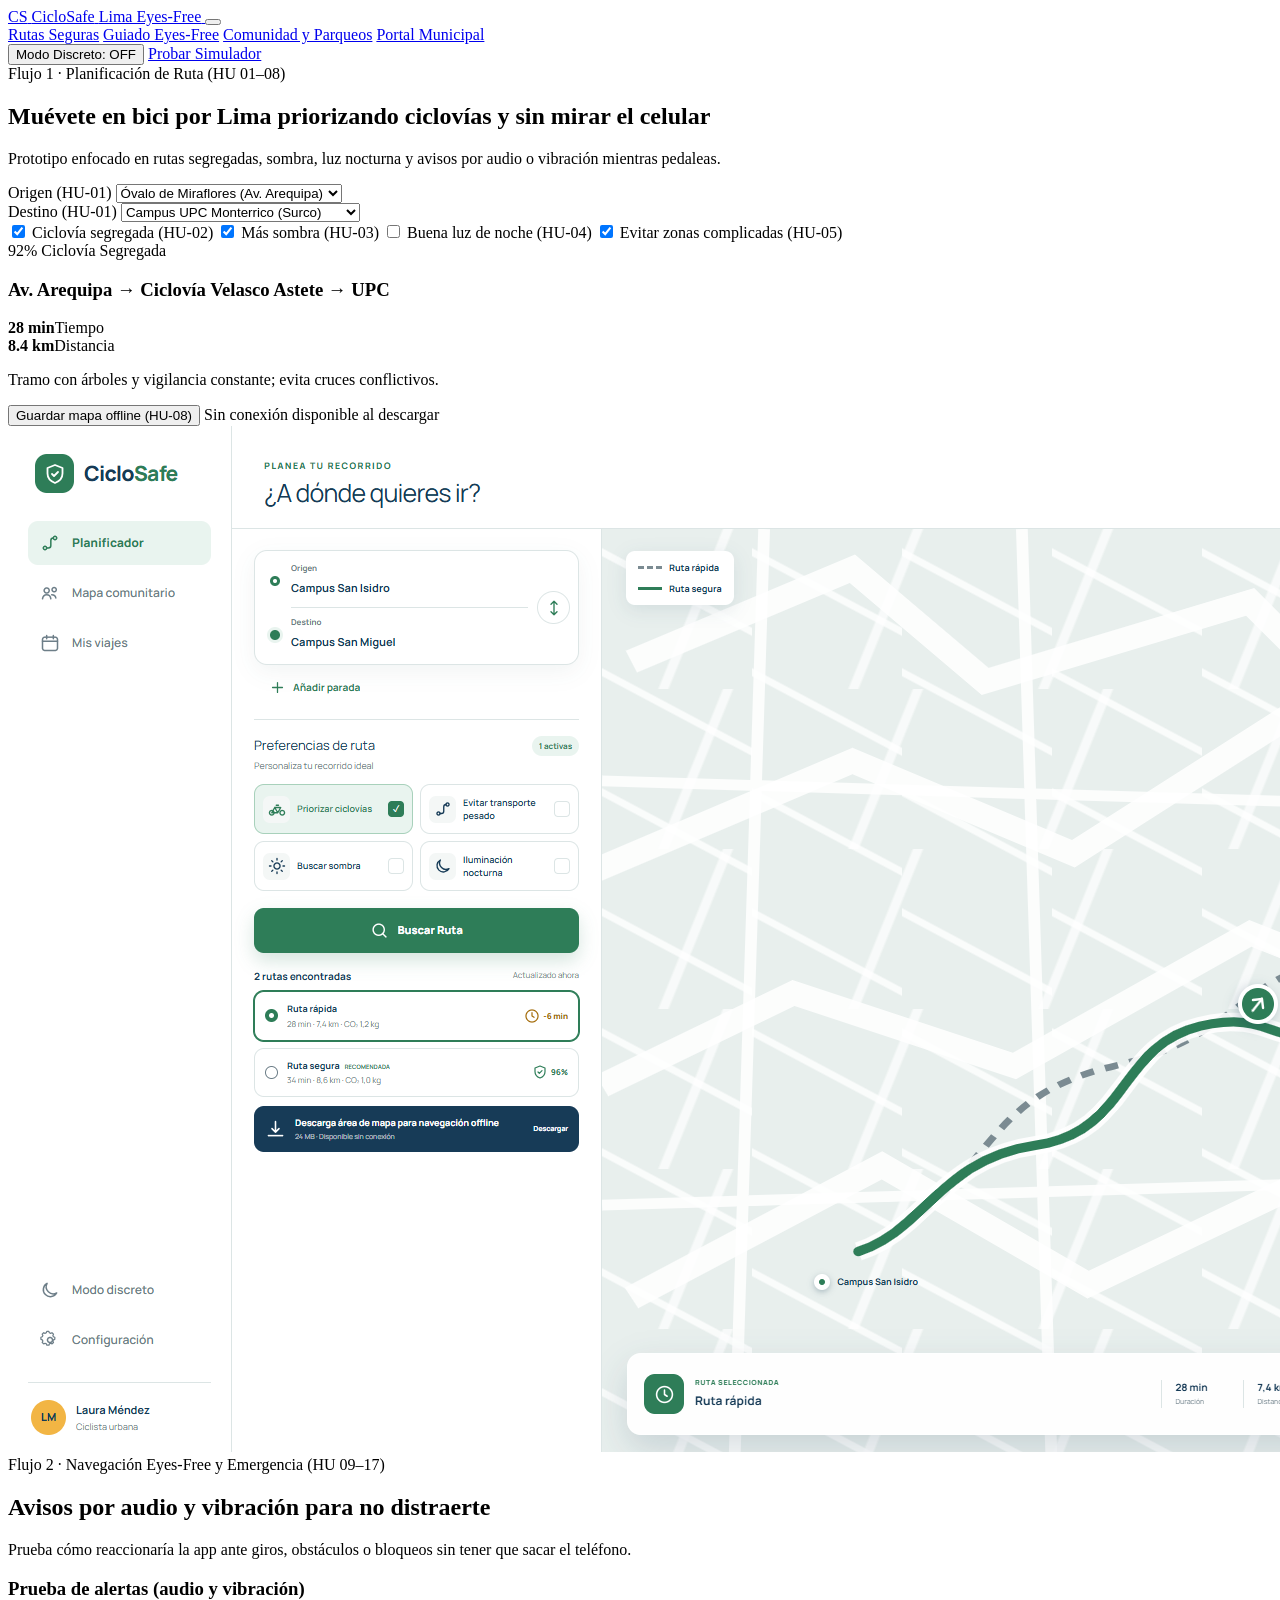
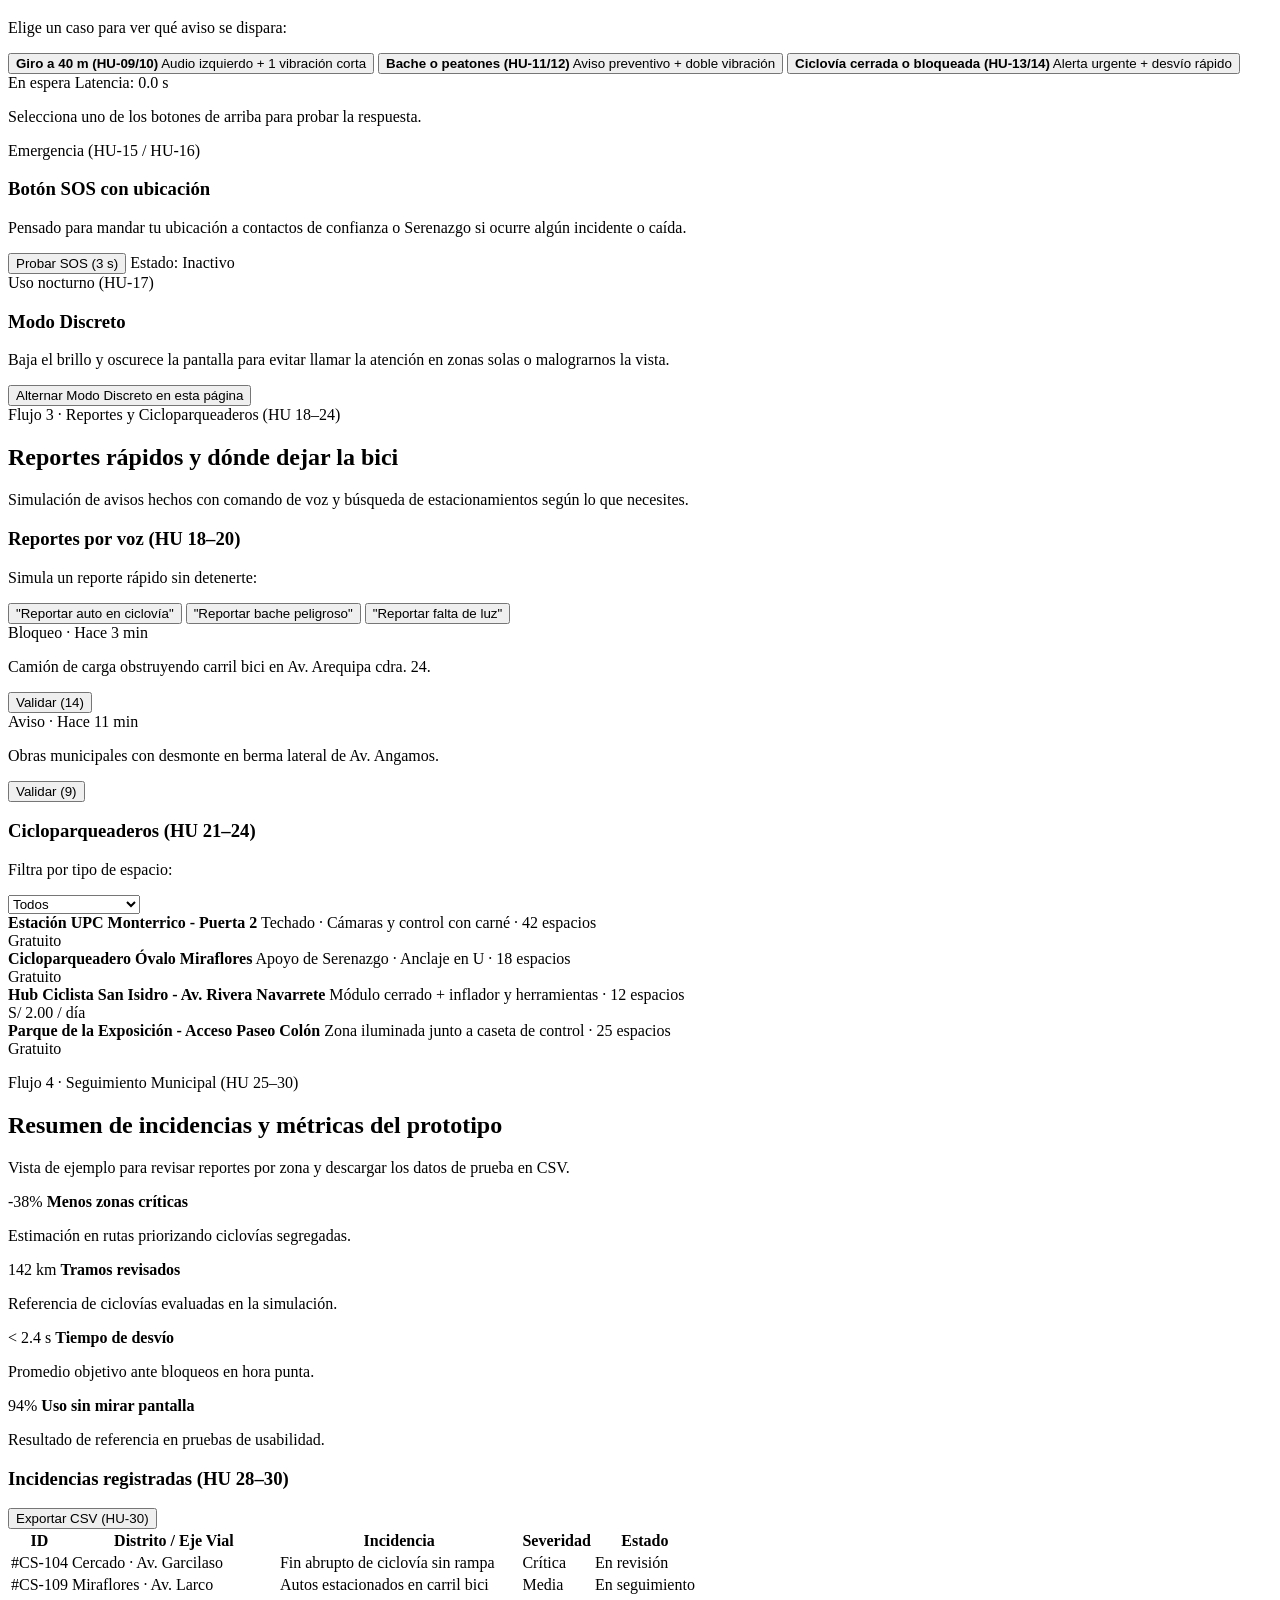
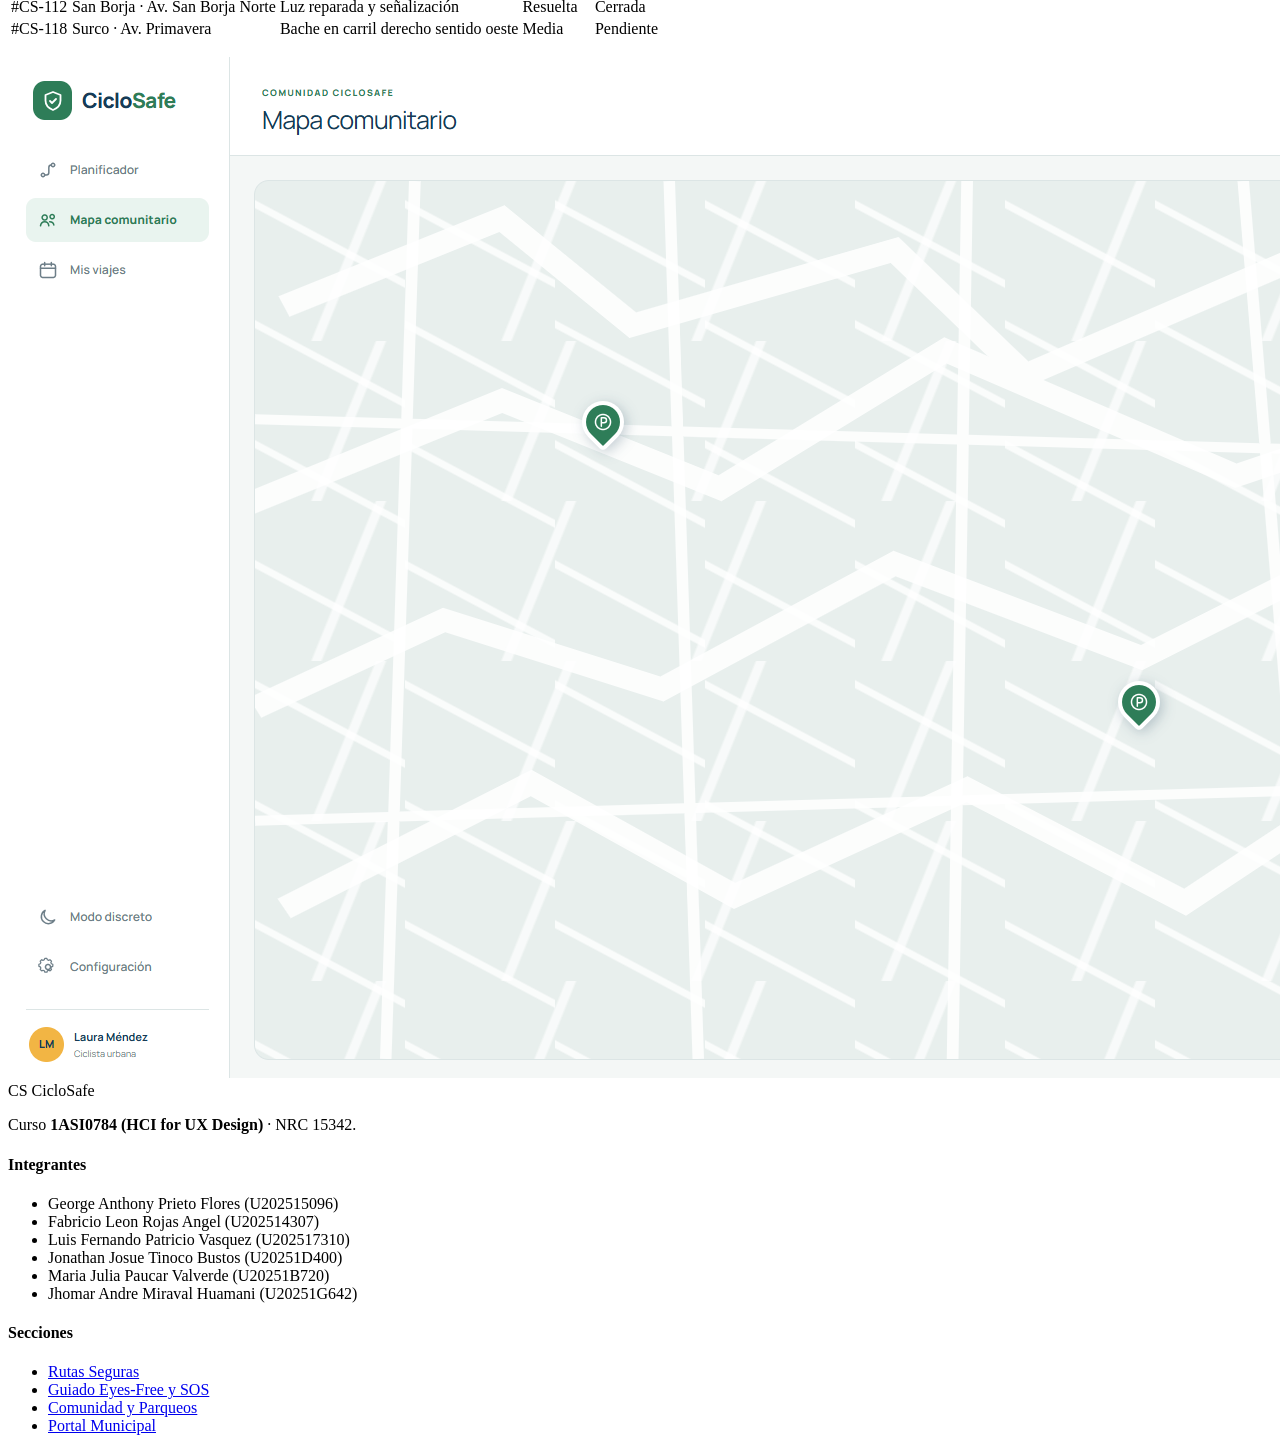
==== commit 622a1445: "Update index.html" ====
--- a/index.html
+++ b/index.html
@@ -8,7 +8,7 @@
   <link rel="preconnect" href="https://fonts.googleapis.com" />
   <link rel="preconnect" href="https://fonts.gstatic.com" crossorigin />
   <link href="https://fonts.googleapis.com/css2?family=Inter:wght@400;500;600;700&display=swap" rel="stylesheet" />
-  <link rel="stylesheet" href="../css/Styles.css" />
+  <link rel="stylesheet" href="CSS/Styles.css" />
 </head>
 <body>
 
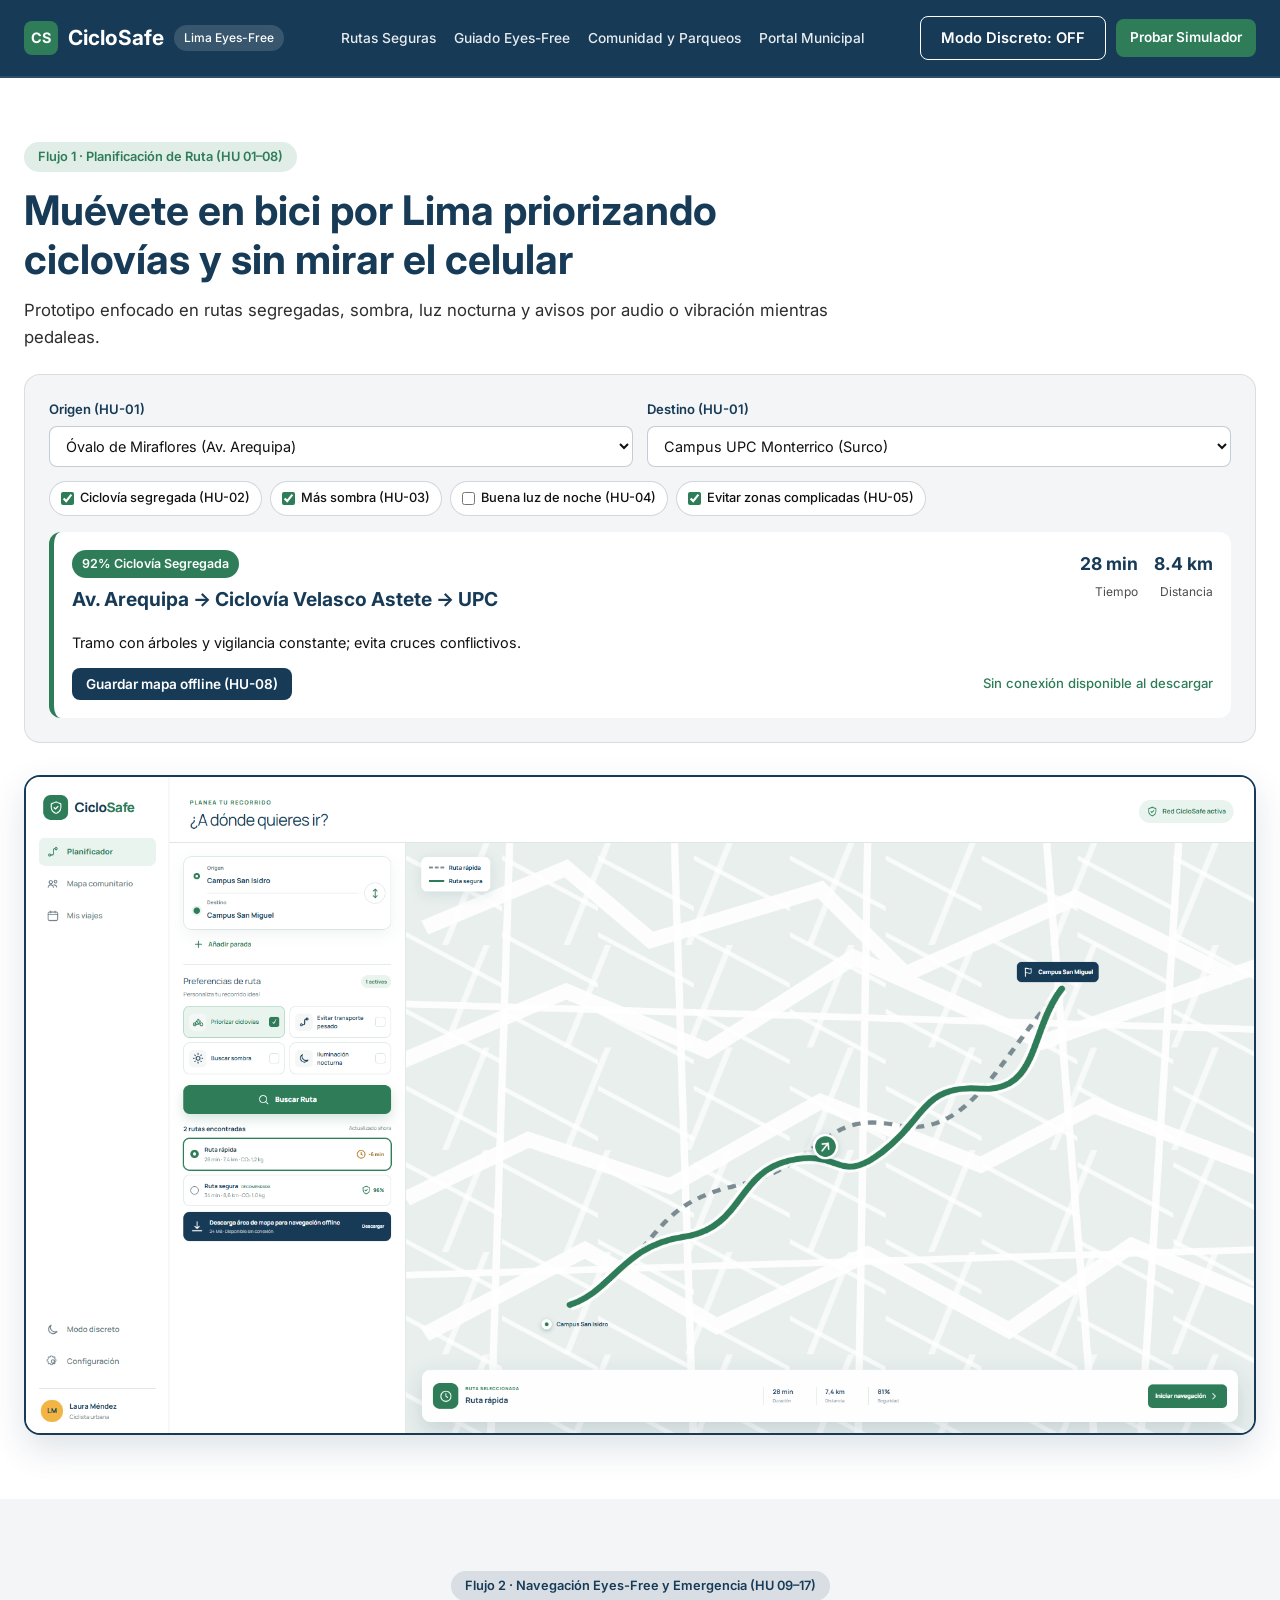
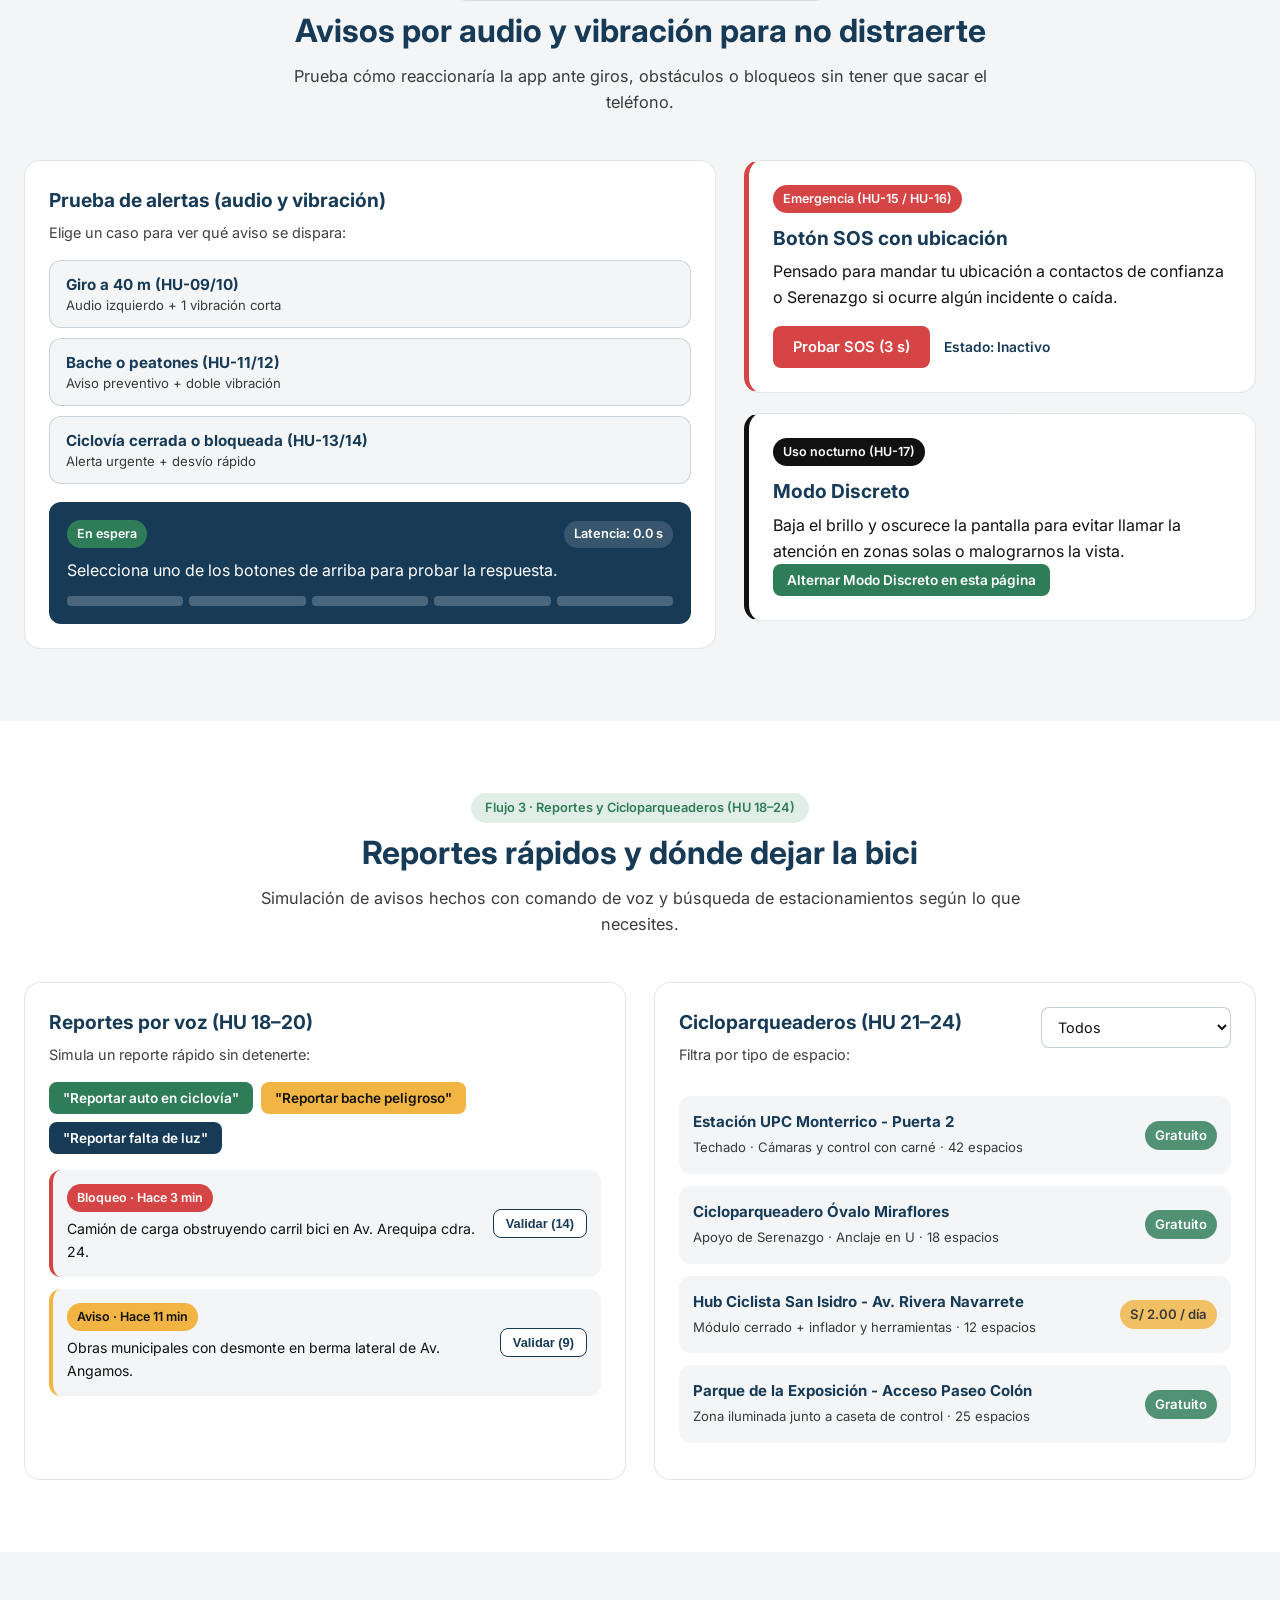
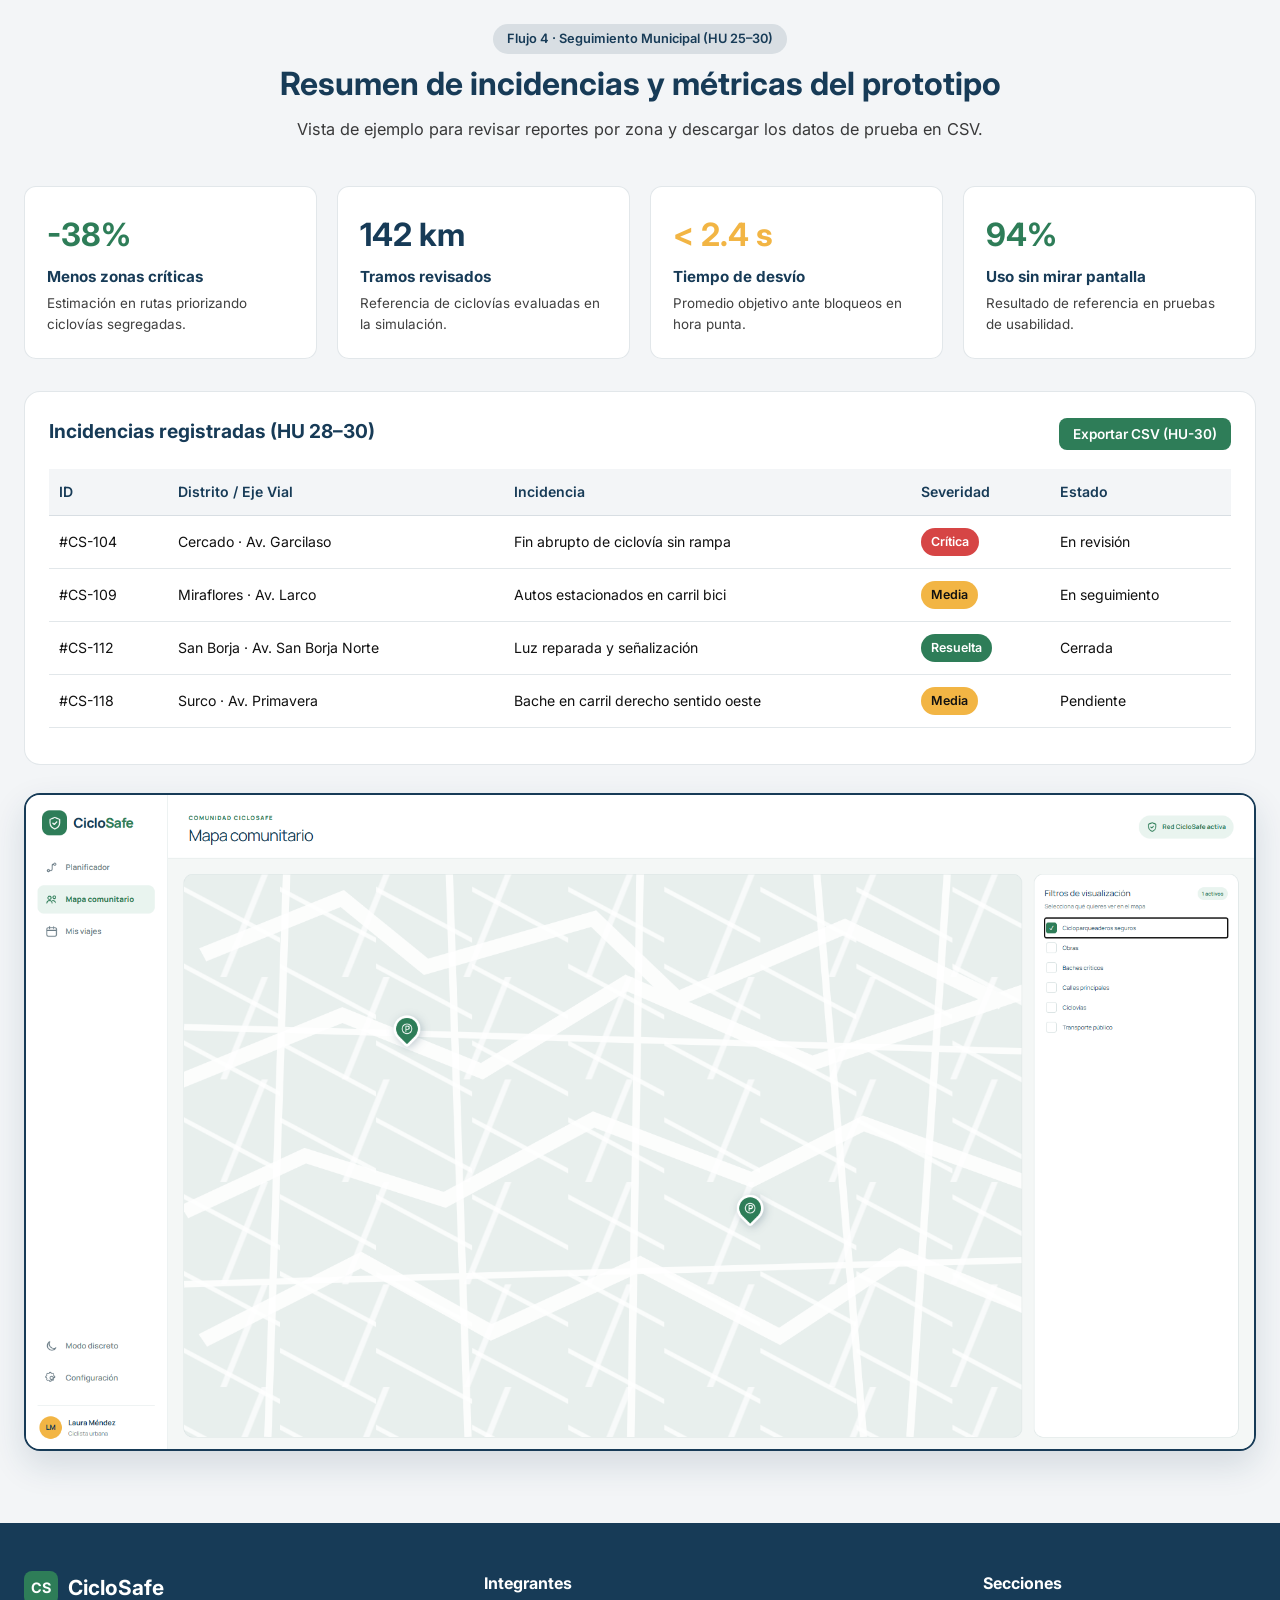
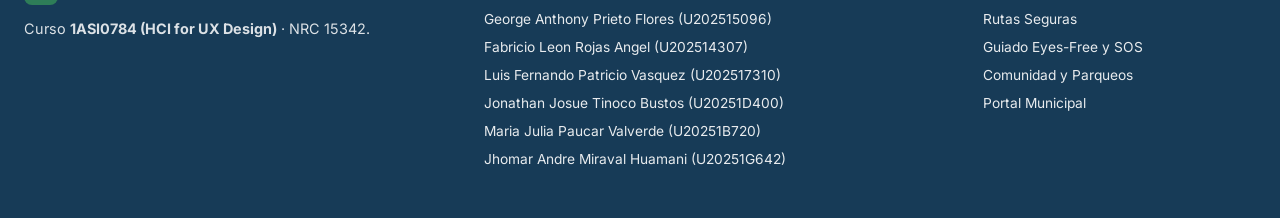
==== commit 6f2ff490: "Update index.html" ====
--- a/index.html
+++ b/index.html
@@ -8,7 +8,7 @@
   <link rel="preconnect" href="https://fonts.googleapis.com" />
   <link rel="preconnect" href="https://fonts.gstatic.com" crossorigin />
   <link href="https://fonts.googleapis.com/css2?family=Inter:wght@400;500;600;700&display=swap" rel="stylesheet" />
-  <link rel="stylesheet" href="CSS/Styles.css" />
+  <link rel="stylesheet" href="css/Styles.css" />
 </head>
 <body>
 
--- a/css/Styles.css
+++ b/css/Styles.css
@@ -0,0 +1,1360 @@
+:root {
+  --color-verde-seguridad: #2E7D58;
+  --color-azul-principal: #173B57;
+  --color-amarillo-preventivo: #F2B544;
+  --color-rojo-alerta: #D64545;
+  --color-blanco: #FFFFFF;
+  --color-gris-claro: #F3F5F7;
+  --color-negro: #111111;
+
+  --font-principal: 'Inter', sans-serif;
+  --max-width: 1320px;
+  --radius-lg: 16px;
+  --radius-md: 12px;
+  --radius-sm: 8px;
+}
+
+* {
+  margin: 0;
+  padding: 0;
+  box-sizing: border-box;
+}
+
+html {
+  scroll-behavior: smooth;
+  font-family: var(--font-principal);
+  color: var(--color-negro);
+  background-color: var(--color-blanco);
+}
+
+body {
+  line-height: 1.6;
+  transition: background-color 0.25s ease, color 0.25s ease;
+}
+
+.container {
+  width: 100%;
+  max-width: var(--max-width);
+  margin: 0 auto;
+  padding: 0 24px;
+}
+
+.navbar {
+  background-color: var(--color-azul-principal);
+  color: var(--color-blanco);
+  padding: 16px 0;
+  position: sticky;
+  top: 0;
+  z-index: 100;
+  border-bottom: 2px solid rgba(255, 255, 255, 0.1);
+}
+
+.nav-content {
+  display: flex;
+  justify-content: space-between;
+  align-items: center;
+  gap: 16px;
+}
+
+.brand {
+  font-weight: 700;
+  font-size: 1.3rem;
+  color: var(--color-blanco);
+  text-decoration: none;
+  display: flex;
+  align-items: center;
+  gap: 10px;
+  white-space: nowrap;
+}
+
+.brand-icon {
+  background-color: var(--color-verde-seguridad);
+  color: var(--color-blanco);
+  width: 34px;
+  height: 34px;
+  border-radius: var(--radius-sm);
+  display: inline-flex;
+  align-items: center;
+  justify-content: center;
+  font-weight: 700;
+  font-size: 0.9rem;
+}
+
+.brand-badge {
+  background-color: rgba(255, 255, 255, 0.14);
+  padding: 3px 10px;
+  border-radius: 999px;
+  font-size: 0.75rem;
+  font-weight: 500;
+  white-space: nowrap;
+}
+
+.nav-links {
+  display: flex;
+  gap: 18px;
+}
+
+.nav-links a {
+  color: var(--color-blanco);
+  text-decoration: none;
+  font-size: 0.86rem;
+  font-weight: 500;
+  opacity: 0.9;
+  white-space: nowrap;
+}
+
+.nav-links a:hover {
+  opacity: 1;
+  text-decoration: underline;
+  text-underline-offset: 6px;
+}
+
+.nav-actions {
+  display: flex;
+  align-items: center;
+  gap: 10px;
+}
+
+.btn-primary,
+.btn-secondary,
+.btn-warning,
+.btn-danger,
+.btn-outline-light {
+  display: inline-flex;
+  align-items: center;
+  justify-content: center;
+  padding: 12px 20px;
+  border-radius: var(--radius-sm);
+  font-family: var(--font-principal);
+  font-weight: 600;
+  font-size: 0.92rem;
+  text-decoration: none;
+  border: none;
+  cursor: pointer;
+  white-space: nowrap;
+  transition: transform 0.15s ease, opacity 0.15s ease;
+}
+
+.btn-primary:hover,
+.btn-secondary:hover,
+.btn-warning:hover,
+.btn-danger:hover,
+.btn-outline-light:hover {
+  opacity: 0.92;
+  transform: translateY(-1px);
+}
+
+.btn-sm {
+  padding: 8px 14px;
+  font-size: 0.85rem;
+}
+
+.btn-primary {
+  background-color: var(--color-verde-seguridad);
+  color: var(--color-blanco);
+}
+
+.btn-secondary {
+  background-color: var(--color-azul-principal);
+  color: var(--color-blanco);
+}
+
+.btn-warning {
+  background-color: var(--color-amarillo-preventivo);
+  color: var(--color-negro);
+}
+
+.btn-danger {
+  background-color: var(--color-rojo-alerta);
+  color: var(--color-blanco);
+}
+
+.btn-outline-light {
+  background-color: transparent;
+  color: var(--color-blanco);
+  border: 1.5px solid var(--color-blanco);
+}
+
+.badge {
+  display: inline-block;
+  padding: 4px 10px;
+  border-radius: 999px;
+  font-size: 0.78rem;
+  font-weight: 600;
+}
+
+.badge-safe {
+  background-color: var(--color-verde-seguridad);
+  color: var(--color-blanco);
+}
+
+.badge-warn {
+  background-color: var(--color-amarillo-preventivo);
+  color: var(--color-negro);
+}
+
+.badge-danger {
+  background-color: var(--color-rojo-alerta);
+  color: var(--color-blanco);
+}
+
+.badge-dark {
+  background-color: var(--color-negro);
+  color: var(--color-blanco);
+}
+
+.hero-section {
+  padding: 64px 0;
+  background-color: var(--color-blanco);
+}
+
+.section-alt {
+  padding: 72px 0;
+  background-color: var(--color-gris-claro);
+}
+
+.section-white {
+  padding: 72px 0;
+  background-color: var(--color-blanco);
+}
+
+.section-header {
+  max-width: 760px;
+  margin: 0 auto 44px auto;
+  text-align: center;
+}
+
+.section-header h2 {
+  color: var(--color-azul-principal);
+  font-size: 2rem;
+  font-weight: 700;
+  margin: 10px 0 12px 0;
+  line-height: 1.25;
+}
+
+.section-header p {
+  color: var(--color-negro);
+  opacity: 0.82;
+  font-size: 1.02rem;
+}
+
+.pill-tag {
+  display: inline-block;
+  padding: 5px 14px;
+  border-radius: 999px;
+  font-size: 0.8rem;
+  font-weight: 600;
+}
+
+.pill-green {
+  background-color: rgba(46, 125, 88, 0.14);
+  color: var(--color-verde-seguridad);
+}
+
+.pill-blue {
+  background-color: rgba(23, 59, 87, 0.12);
+  color: var(--color-azul-principal);
+}
+
+.hero-grid {
+  display: grid;
+  grid-template-columns: 1fr;
+  gap: 32px;
+}
+
+.hero-copy h1 {
+  color: var(--color-azul-principal);
+  font-size: 2.55rem;
+  font-weight: 700;
+  line-height: 1.18;
+  margin: 14px 0;
+  max-width: 820px;
+}
+
+.hero-subtitle {
+  font-size: 1.05rem;
+  margin-bottom: 24px;
+  opacity: 0.88;
+  max-width: 820px;
+}
+
+.card {
+  background-color: var(--color-blanco);
+  border: 1px solid rgba(23, 59, 87, 0.12);
+  border-radius: var(--radius-lg);
+  padding: 24px;
+}
+
+.planner-card {
+  background-color: var(--color-gris-claro);
+}
+
+.planner-inputs {
+  display: grid;
+  grid-template-columns: 1fr 1fr;
+  gap: 14px;
+  margin-bottom: 14px;
+}
+
+.form-group label {
+  display: block;
+  font-size: 0.82rem;
+  font-weight: 600;
+  color: var(--color-azul-principal);
+  margin-bottom: 6px;
+}
+
+.form-group select,
+.parking-header select {
+  width: 100%;
+  padding: 10px 12px;
+  border-radius: var(--radius-sm);
+  border: 1.5px solid rgba(23, 59, 87, 0.25);
+  background-color: var(--color-blanco);
+  font-family: var(--font-principal);
+  font-size: 0.9rem;
+  color: var(--color-negro);
+}
+
+.filter-bar {
+  display: flex;
+  flex-wrap: wrap;
+  gap: 8px;
+  margin-bottom: 16px;
+}
+
+.chip-check {
+  display: inline-flex;
+  align-items: center;
+  gap: 6px;
+  background-color: var(--color-blanco);
+  border: 1px solid rgba(23, 59, 87, 0.2);
+  padding: 6px 11px;
+  border-radius: 999px;
+  font-size: 0.8rem;
+  font-weight: 500;
+  cursor: pointer;
+}
+
+.chip-check input {
+  accent-color: var(--color-verde-seguridad);
+}
+
+.route-result {
+  background-color: var(--color-blanco);
+  border-left: 5px solid var(--color-verde-seguridad);
+  border-radius: var(--radius-md);
+  padding: 18px;
+}
+
+.route-header {
+  display: flex;
+  justify-content: space-between;
+  align-items: flex-start;
+  gap: 12px;
+  margin-bottom: 10px;
+}
+
+.route-header h3 {
+  color: var(--color-azul-principal);
+  font-size: 1.05rem;
+  margin-top: 6px;
+}
+
+.route-metrics {
+  display: flex;
+  gap: 16px;
+  text-align: right;
+}
+
+.route-metrics strong {
+  display: block;
+  color: var(--color-azul-principal);
+  font-size: 1.1rem;
+}
+
+.route-metrics span {
+  font-size: 0.75rem;
+  opacity: 0.75;
+}
+
+.route-desc {
+  font-size: 0.9rem;
+  margin-bottom: 14px;
+}
+
+.route-footer {
+  display: flex;
+  align-items: center;
+  justify-content: space-between;
+  gap: 12px;
+  flex-wrap: wrap;
+}
+
+.status-text {
+  font-size: 0.82rem;
+  font-weight: 500;
+  color: var(--color-verde-seguridad);
+}
+
+.media-frame img {
+  width: 100%;
+  max-width: 100%;
+  height: auto;
+  border-radius: var(--radius-lg);
+  display: block;
+  border: 2px solid var(--color-azul-principal);
+  box-shadow: 0 14px 34px rgba(23, 59, 87, 0.14);
+  cursor: zoom-in;
+  transition: transform 0.2s ease;
+}
+
+.media-frame img:hover {
+  transform: scale(1.005);
+}
+
+.image-placeholder {
+  background-color: var(--color-gris-claro);
+  border: 2px dashed var(--color-azul-principal);
+  border-radius: var(--radius-lg);
+  min-height: 380px;
+  padding: 32px;
+  flex-direction: column;
+  align-items: center;
+  justify-content: center;
+  text-align: center;
+  gap: 12px;
+}
+
+.placeholder-badge {
+  background-color: var(--color-azul-principal);
+  color: var(--color-blanco);
+  padding: 4px 12px;
+  border-radius: 6px;
+  font-size: 0.78rem;
+  font-weight: 600;
+}
+
+.eyesfree-grid {
+  display: grid;
+  grid-template-columns: 1.15fr 0.85fr;
+  gap: 28px;
+}
+
+.card h3 {
+  color: var(--color-azul-principal);
+  font-size: 1.2rem;
+  margin-bottom: 6px;
+}
+
+.card-sub {
+  font-size: 0.9rem;
+  opacity: 0.8;
+  margin-bottom: 16px;
+}
+
+.sim-buttons {
+  display: flex;
+  flex-direction: column;
+  gap: 10px;
+  margin-bottom: 18px;
+}
+
+.sim-btn {
+  text-align: left;
+  padding: 14px 16px;
+  border-radius: var(--radius-md);
+  border: 1.5px solid rgba(23, 59, 87, 0.18);
+  background-color: var(--color-gris-claro);
+  font-family: var(--font-principal);
+  cursor: pointer;
+  display: flex;
+  flex-direction: column;
+  gap: 3px;
+}
+
+.sim-btn strong {
+  color: var(--color-azul-principal);
+  font-size: 0.95rem;
+}
+
+.sim-btn span {
+  font-size: 0.82rem;
+  color: var(--color-negro);
+  opacity: 0.82;
+}
+
+.sim-safe:hover {
+  border-color: var(--color-verde-seguridad);
+}
+
+.sim-warn:hover {
+  border-color: var(--color-amarillo-preventivo);
+}
+
+.sim-danger:hover {
+  border-color: var(--color-rojo-alerta);
+}
+
+.monitor-box {
+  padding: 18px;
+  border-radius: var(--radius-md);
+  background-color: var(--color-azul-principal);
+  color: var(--color-blanco);
+}
+
+.monitor-top {
+  display: flex;
+  justify-content: space-between;
+  align-items: center;
+  margin-bottom: 10px;
+}
+
+.timer-pill {
+  font-size: 0.8rem;
+  font-weight: 600;
+  background-color: rgba(255, 255, 255, 0.14);
+  padding: 3px 10px;
+  border-radius: 999px;
+}
+
+.haptic-visualizer {
+  display: flex;
+  gap: 6px;
+  margin-top: 12px;
+  height: 10px;
+}
+
+.haptic-visualizer span {
+  flex: 1;
+  background-color: rgba(255, 255, 255, 0.22);
+  border-radius: 4px;
+  transition: background-color 0.2s ease;
+}
+
+.haptic-active span {
+  background-color: var(--color-amarillo-preventivo);
+}
+
+.stack-cards {
+  display: flex;
+  flex-direction: column;
+  gap: 20px;
+}
+
+.card-sos {
+  border-left: 5px solid var(--color-rojo-alerta);
+}
+
+.card-night {
+  border-left: 5px solid var(--color-negro);
+}
+
+.card-badge-row {
+  margin-bottom: 10px;
+}
+
+.sos-controls {
+  margin-top: 16px;
+  display: flex;
+  align-items: center;
+  gap: 14px;
+  flex-wrap: wrap;
+}
+
+.sos-status {
+  font-size: 0.86rem;
+  font-weight: 600;
+  color: var(--color-azul-principal);
+}
+
+.community-grid {
+  display: grid;
+  grid-template-columns: 1fr 1fr;
+  gap: 28px;
+}
+
+.voice-actions {
+  display: flex;
+  flex-wrap: wrap;
+  gap: 8px;
+  margin-bottom: 16px;
+}
+
+.feed-list,
+.parking-list {
+  display: flex;
+  flex-direction: column;
+  gap: 12px;
+}
+
+.feed-item {
+  display: flex;
+  justify-content: space-between;
+  align-items: center;
+  gap: 12px;
+  padding: 14px;
+  border-radius: var(--radius-md);
+  background-color: var(--color-gris-claro);
+}
+
+.feed-danger {
+  border-left: 4px solid var(--color-rojo-alerta);
+}
+
+.feed-warn {
+  border-left: 4px solid var(--color-amarillo-preventivo);
+}
+
+.feed-item p {
+  font-size: 0.88rem;
+  margin-top: 6px;
+}
+
+.btn-vote {
+  background-color: var(--color-blanco);
+  border: 1.5px solid var(--color-azul-principal);
+  color: var(--color-azul-principal);
+  padding: 6px 12px;
+  border-radius: var(--radius-sm);
+  font-weight: 600;
+  font-size: 0.8rem;
+  cursor: pointer;
+  white-space: nowrap;
+}
+
+.parking-header {
+  display: flex;
+  justify-content: space-between;
+  align-items: flex-start;
+  gap: 12px;
+  margin-bottom: 14px;
+}
+
+.parking-header select {
+  max-width: 190px;
+}
+
+.parking-item {
+  display: flex;
+  justify-content: space-between;
+  align-items: center;
+  gap: 12px;
+  padding: 14px;
+  border-radius: var(--radius-md);
+  background-color: var(--color-gris-claro);
+}
+
+.parking-item strong {
+  display: block;
+  color: var(--color-azul-principal);
+  font-size: 0.94rem;
+}
+
+.parking-item span {
+  font-size: 0.82rem;
+  opacity: 0.82;
+}
+
+.kpi-grid {
+  display: grid;
+  grid-template-columns: repeat(4, 1fr);
+  gap: 20px;
+  margin-bottom: 32px;
+}
+
+.kpi-card {
+  background-color: var(--color-blanco);
+  border-radius: var(--radius-md);
+  padding: 22px;
+  border: 1px solid rgba(23, 59, 87, 0.12);
+}
+
+.kpi-value {
+  display: block;
+  font-size: 2rem;
+  font-weight: 700;
+  margin-bottom: 4px;
+}
+
+.text-green {
+  color: var(--color-verde-seguridad);
+}
+
+.text-blue {
+  color: var(--color-azul-principal);
+}
+
+.text-warn {
+  color: var(--color-amarillo-preventivo);
+}
+
+.kpi-card strong {
+  display: block;
+  color: var(--color-azul-principal);
+  font-size: 0.95rem;
+  margin-bottom: 4px;
+}
+
+.kpi-card p {
+  font-size: 0.84rem;
+  opacity: 0.8;
+}
+
+.municipal-grid {
+  display: grid;
+  grid-template-columns: 1fr;
+  gap: 28px;
+}
+
+.table-top {
+  display: flex;
+  justify-content: space-between;
+  align-items: center;
+  gap: 12px;
+  margin-bottom: 16px;
+}
+
+.table-wrapper {
+  overflow-x: auto;
+}
+
+.data-table {
+  width: 100%;
+  border-collapse: collapse;
+  font-size: 0.88rem;
+}
+
+.data-table th,
+.data-table td {
+  text-align: left;
+  padding: 12px 10px;
+  border-bottom: 1px solid rgba(23, 59, 87, 0.12);
+}
+
+.data-table th {
+  color: var(--color-azul-principal);
+  font-weight: 600;
+  background-color: var(--color-gris-claro);
+}
+
+.footer {
+  background-color: var(--color-azul-principal);
+  color: var(--color-blanco);
+  padding: 48px 0;
+}
+
+.footer-grid {
+  display: grid;
+  grid-template-columns: 1.1fr 1.2fr 0.7fr;
+  gap: 32px;
+}
+
+.footer h4 {
+  font-size: 1rem;
+  margin-bottom: 12px;
+}
+
+.footer-desc {
+  font-size: 0.9rem;
+  opacity: 0.85;
+}
+
+.team-list,
+.footer-links {
+  list-style: none;
+  display: flex;
+  flex-direction: column;
+  gap: 6px;
+  font-size: 0.86rem;
+  opacity: 0.9;
+}
+
+.footer-links a {
+  color: var(--color-blanco);
+  text-decoration: none;
+}
+
+.footer-links a:hover {
+  text-decoration: underline;
+}
+
+body.modo-discreto {
+  background-color: var(--color-negro);
+  color: var(--color-blanco);
+}
+
+body.modo-discreto .hero-section,
+body.modo-discreto .section-white,
+body.modo-discreto .section-alt,
+body.modo-discreto .card,
+body.modo-discreto .kpi-card,
+body.modo-discreto .route-result,
+body.modo-discreto .feed-item,
+body.modo-discreto .parking-item,
+body.modo-discreto .chip-check,
+body.modo-discreto .sim-btn,
+body.modo-discreto .image-placeholder {
+  background-color: var(--color-negro);
+  color: var(--color-blanco);
+  border-color: rgba(255, 255, 255, 0.22);
+}
+
+body.modo-discreto h1,
+body.modo-discreto h2,
+body.modo-discreto h3,
+body.modo-discreto strong,
+body.modo-discreto label,
+body.modo-discreto .sim-btn span,
+body.modo-discreto .data-table th {
+  color: var(--color-blanco);
+}
+
+body.modo-discreto .data-table th {
+  background-color: rgba(255, 255, 255, 0.08);
+}
+
+.lightbox-overlay {
+  position: fixed;
+  inset: 0;
+  background-color: rgba(17, 17, 17, 0.9);
+  display: none;
+  align-items: center;
+  justify-content: center;
+  padding: 24px;
+  z-index: 999;
+  cursor: zoom-out;
+}
+
+.lightbox-overlay.active {
+  display: flex;
+}
+
+
+.lightbox-close {
+  position: absolute;
+  top: 18px;
+  right: 22px;
+  padding: 10px 14px;
+  border: 2px solid #fff;
+  border-radius: 8px;
+  background: #183247;
+  color: #fff;
+  font: inherit;
+  font-weight: 700;
+  cursor: pointer;
+}
+
+.lightbox-close:hover {
+  background: #254b67;
+}
+
+.lightbox-overlay img {
+  max-width: 95vw;
+  max-height: 92vh;
+  border-radius: 12px;
+  border: 2px solid var(--color-blanco);
+}
+/* =====================================================================
+   RESPONSIVE (agregado al final: no altera el diseño de escritorio)
+   Desktop  : > 1024px  (sin cambios)
+   Tablet   : 768px – 1024px
+   Móvil    : hasta 767px
+   ===================================================================== */
+
+/* Imágenes siempre fluidas */
+img {
+  max-width: 100%;
+  height: auto;
+}
+
+/* Elementos nuevos: ocultos en escritorio */
+.nav-toggle {
+  display: none;
+}
+
+.status-text-spaced {
+  margin-top: 12px;
+}
+
+.brand-footer {
+  margin-bottom: 12px;
+}
+
+/* Evita que textos largos fuercen scroll horizontal */
+.card,
+.route-result,
+.feed-item,
+.parking-item,
+.kpi-card {
+  min-width: 0;
+  overflow-wrap: anywhere;
+}
+
+/* Pantallas anchas pero justas: el menú aún cabe en una fila */
+@media (max-width: 1180px) and (min-width: 1025px) {
+  .nav-links {
+    gap: 12px;
+  }
+
+  .nav-links a {
+    font-size: 0.8rem;
+  }
+
+  .brand-badge {
+    display: none;
+  }
+}
+
+/* ---------------------------------------------------------------
+   TABLET: 768px – 1024px
+   --------------------------------------------------------------- */
+@media (max-width: 1024px) {
+  .container {
+    padding: 0 20px;
+  }
+
+  /* Menú colapsable (hamburguesa) */
+  .nav-content {
+    flex-wrap: wrap;
+  }
+
+  .nav-toggle {
+    display: inline-flex;
+    flex-direction: column;
+    align-items: center;
+    justify-content: center;
+    gap: 5px;
+    width: 44px;
+    height: 44px;
+    margin-left: auto;
+    background: transparent;
+    border: 1.5px solid rgba(255, 255, 255, 0.5);
+    border-radius: var(--radius-sm);
+    cursor: pointer;
+  }
+
+  .nav-toggle:focus-visible {
+    outline: 3px solid var(--color-amarillo-preventivo);
+    outline-offset: 2px;
+  }
+
+  .nav-toggle-bar {
+    display: block;
+    width: 22px;
+    height: 2px;
+    background-color: var(--color-blanco);
+    border-radius: 2px;
+    transition: transform 0.2s ease, opacity 0.2s ease;
+  }
+
+  .navbar.nav-open .nav-toggle-bar:nth-child(1) {
+    transform: translateY(7px) rotate(45deg);
+  }
+
+  .navbar.nav-open .nav-toggle-bar:nth-child(2) {
+    opacity: 0;
+  }
+
+  .navbar.nav-open .nav-toggle-bar:nth-child(3) {
+    transform: translateY(-7px) rotate(-45deg);
+  }
+
+  .nav-links,
+  .nav-actions {
+    display: none;
+    width: 100%;
+  }
+
+  .navbar.nav-open .nav-links {
+    display: flex;
+    flex-direction: column;
+    gap: 0;
+    padding-top: 8px;
+    border-top: 1px solid rgba(255, 255, 255, 0.15);
+  }
+
+  .navbar.nav-open .nav-links a {
+    padding: 14px 4px;
+    font-size: 1rem;
+    border-bottom: 1px solid rgba(255, 255, 255, 0.1);
+    white-space: normal;
+  }
+
+  .navbar.nav-open .nav-actions {
+    display: flex;
+    flex-wrap: wrap;
+    gap: 10px;
+    padding: 12px 0 4px;
+  }
+
+  .navbar.nav-open .nav-actions .btn-outline-light,
+  .navbar.nav-open .nav-actions .btn-primary {
+    flex: 1 1 200px;
+    min-height: 44px;
+  }
+
+  /* Secciones */
+  .hero-section {
+    padding: 48px 0;
+  }
+
+  .section-alt,
+  .section-white {
+    padding: 56px 0;
+  }
+
+  .section-header {
+    margin-bottom: 32px;
+  }
+
+  .section-header h2 {
+    font-size: 1.75rem;
+  }
+
+  .hero-copy h1 {
+    font-size: 2.1rem;
+  }
+
+  /* Rejillas: dos columnas -> una, KPIs 2x2 */
+  .eyesfree-grid,
+  .community-grid {
+    grid-template-columns: 1fr;
+    gap: 24px;
+  }
+
+  .kpi-grid {
+    grid-template-columns: repeat(2, 1fr);
+    gap: 16px;
+  }
+
+  .footer-grid {
+    grid-template-columns: 1fr 1fr;
+    gap: 28px;
+  }
+
+  .footer-grid > div:first-child {
+    grid-column: 1 / -1;
+  }
+
+  /* Zonas táctiles cómodas (mínimo ~44px) */
+  .btn-primary,
+  .btn-secondary,
+  .btn-warning,
+  .btn-danger,
+  .btn-outline-light {
+    min-height: 44px;
+  }
+
+  .btn-sm {
+    min-height: 44px;
+    padding: 10px 16px;
+  }
+
+  .btn-vote {
+    min-height: 44px;
+    padding: 8px 14px;
+  }
+
+  .chip-check {
+    min-height: 44px;
+    padding: 8px 14px;
+  }
+
+  .chip-check input {
+    width: 20px;
+    height: 20px;
+  }
+
+  .form-group select,
+  .parking-header select {
+    min-height: 44px;
+  }
+
+  .sim-btn {
+    min-height: 56px;
+  }
+
+  .media-frame img:hover {
+    transform: none;
+  }
+}
+
+
+@media (max-width: 767px) {
+  .container {
+    padding: 0 16px;
+  }
+
+  .navbar {
+    padding: 12px 0;
+  }
+
+  .brand {
+    font-size: 1.15rem;
+  }
+
+  .brand-badge {
+    display: none;
+  }
+
+  .navbar.nav-open .nav-actions {
+    flex-direction: column;
+  }
+
+  .navbar.nav-open .nav-actions .btn-outline-light,
+  .navbar.nav-open .nav-actions .btn-primary {
+    flex: none;
+    width: 100%;
+  }
+
+
+  .hero-section {
+    padding: 32px 0;
+  }
+
+  .section-alt,
+  .section-white {
+    padding: 40px 0;
+  }
+
+  .hero-grid {
+    gap: 24px;
+  }
+
+  .hero-copy h1 {
+    font-size: 1.65rem;
+    line-height: 1.22;
+  }
+
+  .hero-subtitle {
+    font-size: 0.98rem;
+    margin-bottom: 20px;
+  }
+
+  .section-header {
+    margin-bottom: 24px;
+  }
+
+  .section-header h2 {
+    font-size: 1.4rem;
+  }
+
+  .section-header p {
+    font-size: 0.95rem;
+  }
+
+  .pill-tag {
+    font-size: 0.74rem;
+    padding: 5px 12px;
+    line-height: 1.35;
+  }
+
+  .card {
+    padding: 18px;
+  }
+
+  .card h3 {
+    font-size: 1.08rem;
+  }
+
+  /* Planificador */
+  .planner-inputs {
+    grid-template-columns: 1fr;
+  }
+
+  .filter-bar {
+    flex-direction: column;
+    align-items: stretch;
+  }
+
+  .chip-check {
+    width: 100%;
+    border-radius: var(--radius-md);
+    font-size: 0.88rem;
+  }
+
+
+  .route-result {
+    padding: 14px;
+  }
+
+  .route-header {
+    flex-direction: column;
+    gap: 10px;
+  }
+
+  .route-metrics {
+    text-align: left;
+    gap: 24px;
+  }
+
+  .route-footer {
+    flex-direction: column;
+    align-items: stretch;
+  }
+
+  .route-footer .btn-secondary {
+    width: 100%;
+  }
+
+
+  .btn-primary,
+  .btn-secondary,
+  .btn-warning,
+  .btn-danger,
+  .btn-outline-light {
+    white-space: normal;
+    text-align: center;
+    line-height: 1.3;
+  }
+
+
+  .monitor-box {
+    padding: 14px;
+  }
+
+  .monitor-top {
+    flex-wrap: wrap;
+    gap: 8px;
+  }
+
+  .sos-controls {
+    flex-direction: column;
+    align-items: stretch;
+  }
+
+  .sos-controls .btn-danger {
+    width: 100%;
+  }
+
+  .card-night .btn-primary {
+    width: 100%;
+  }
+
+
+  .voice-actions {
+    flex-direction: column;
+  }
+
+  .voice-actions .btn-sm {
+    width: 100%;
+  }
+
+  .feed-item {
+    flex-direction: column;
+    align-items: stretch;
+  }
+
+  .feed-item .btn-vote {
+    width: 100%;
+  }
+
+  .parking-header {
+    flex-direction: column;
+    align-items: stretch;
+  }
+
+  .parking-header select {
+    max-width: 100%;
+  }
+
+  .parking-item {
+    flex-direction: column;
+    align-items: flex-start;
+  }
+
+
+  .kpi-grid {
+    grid-template-columns: 1fr;
+    gap: 12px;
+  }
+
+  .kpi-card {
+    padding: 18px;
+  }
+
+  .kpi-value {
+    font-size: 1.7rem;
+  }
+
+  .table-top {
+    flex-direction: column;
+    align-items: stretch;
+  }
+
+  .table-top .btn-primary {
+    width: 100%;
+  }
+
+  .table-wrapper {
+    -webkit-overflow-scrolling: touch;
+  }
+
+  .data-table {
+    min-width: 560px;
+    font-size: 0.82rem;
+  }
+
+  .data-table th,
+  .data-table td {
+    padding: 10px 8px;
+  }
+
+  /* Footer */
+  .footer {
+    padding: 36px 0;
+  }
+
+  .footer-grid {
+    grid-template-columns: 1fr;
+    gap: 24px;
+  }
+
+  .lightbox-overlay {
+    padding: 12px;
+  }
+}
+
+
+@media (max-width: 360px) {
+  .hero-copy h1 {
+    font-size: 1.45rem;
+  }
+
+  .section-header h2 {
+    font-size: 1.25rem;
+  }
+
+  .container {
+    padding: 0 12px;
+  }
+}
+
+
+@media (prefers-reduced-motion: reduce) {
+  html {
+    scroll-behavior: auto;
+  }
+
+  .nav-toggle-bar,
+  body {
+    transition: none;
+  }
+}
+/* Accesibilidad: indicador de foco consistente para controles interactivos */
+:where(a, button, input, select, textarea, summary, [tabindex]:not([tabindex="-1"])):focus-visible {
+  outline: 3px solid #F4C542;
+  outline-offset: 3px;
+  box-shadow: 0 0 0 2px rgba(15, 35, 55, 0.85);
+}
+
+/* Las imágenes ampliables indican que pueden abrirse */
+.media-frame img[role="button"] {
+  cursor: zoom-in;
+}
+
+.lightbox-overlay:focus-visible {
+  outline: 3px solid #F4C542;
+  outline-offset: -5px;
+}
